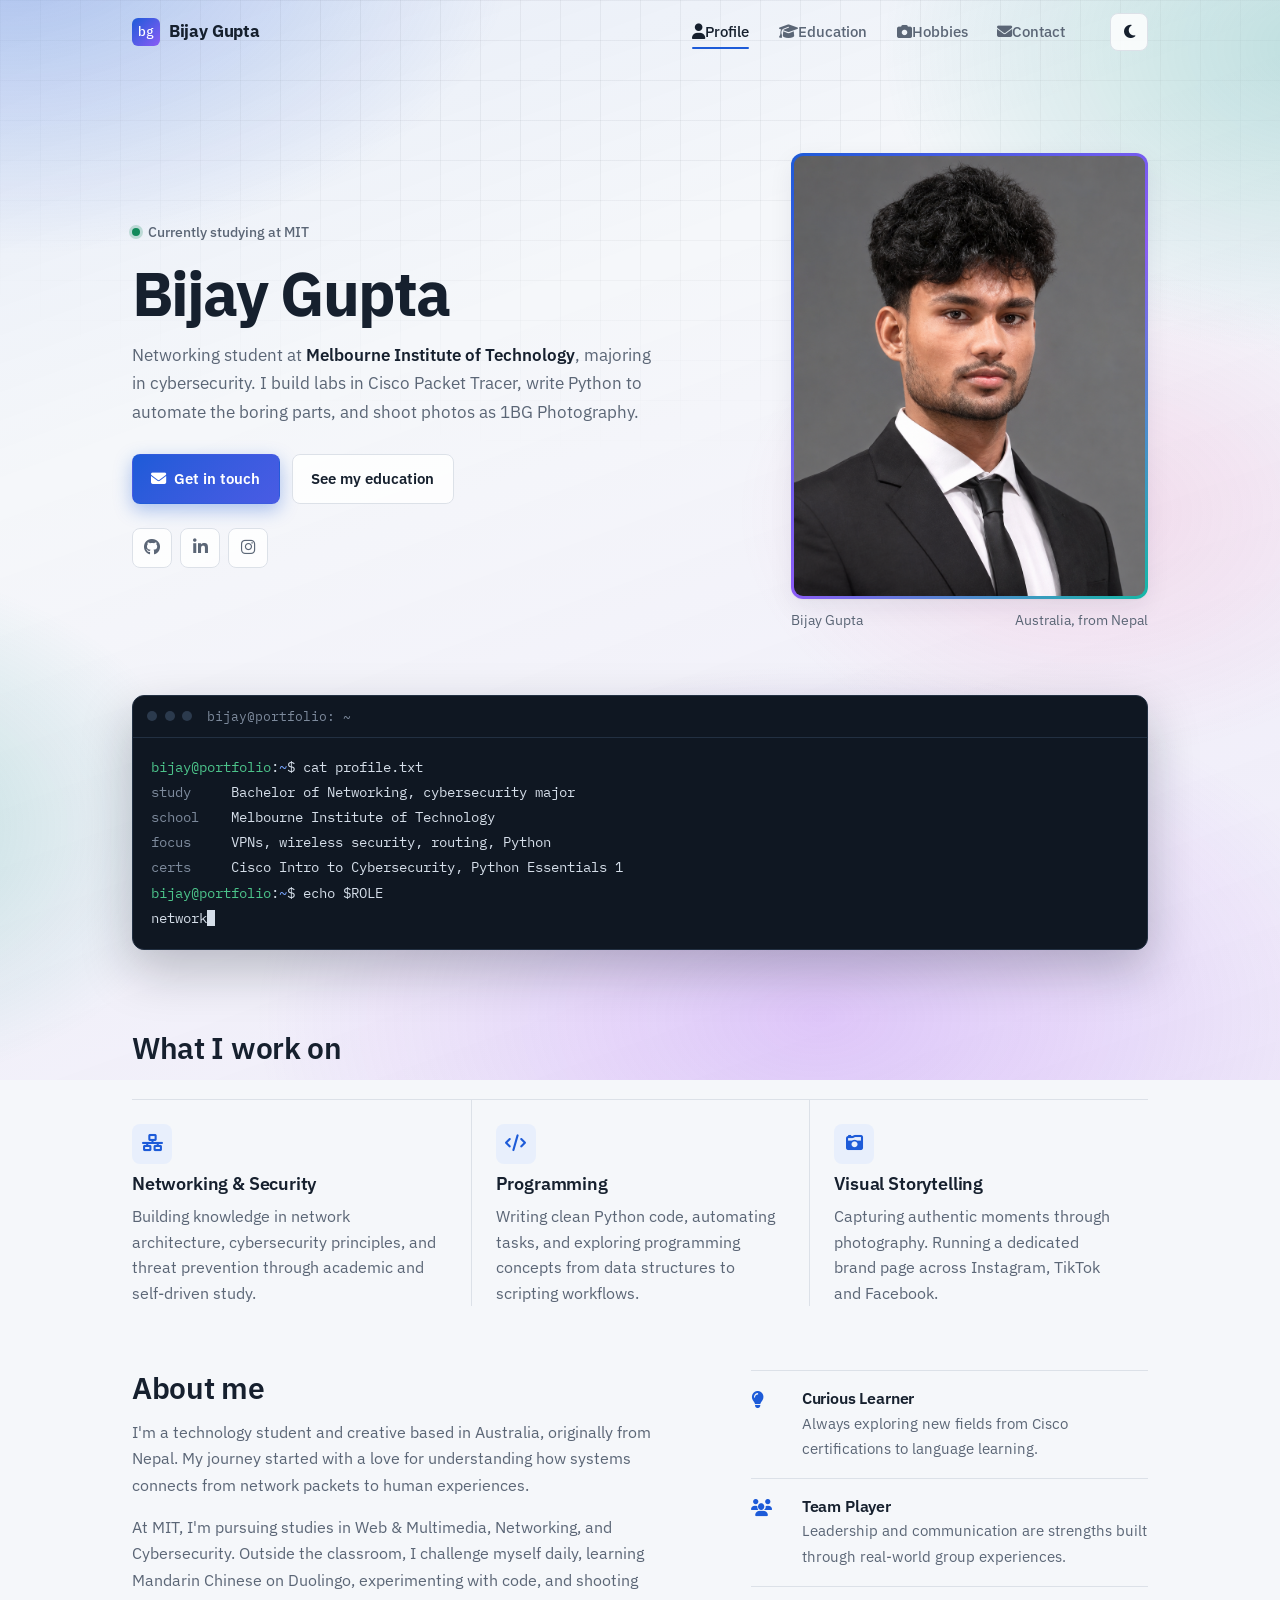
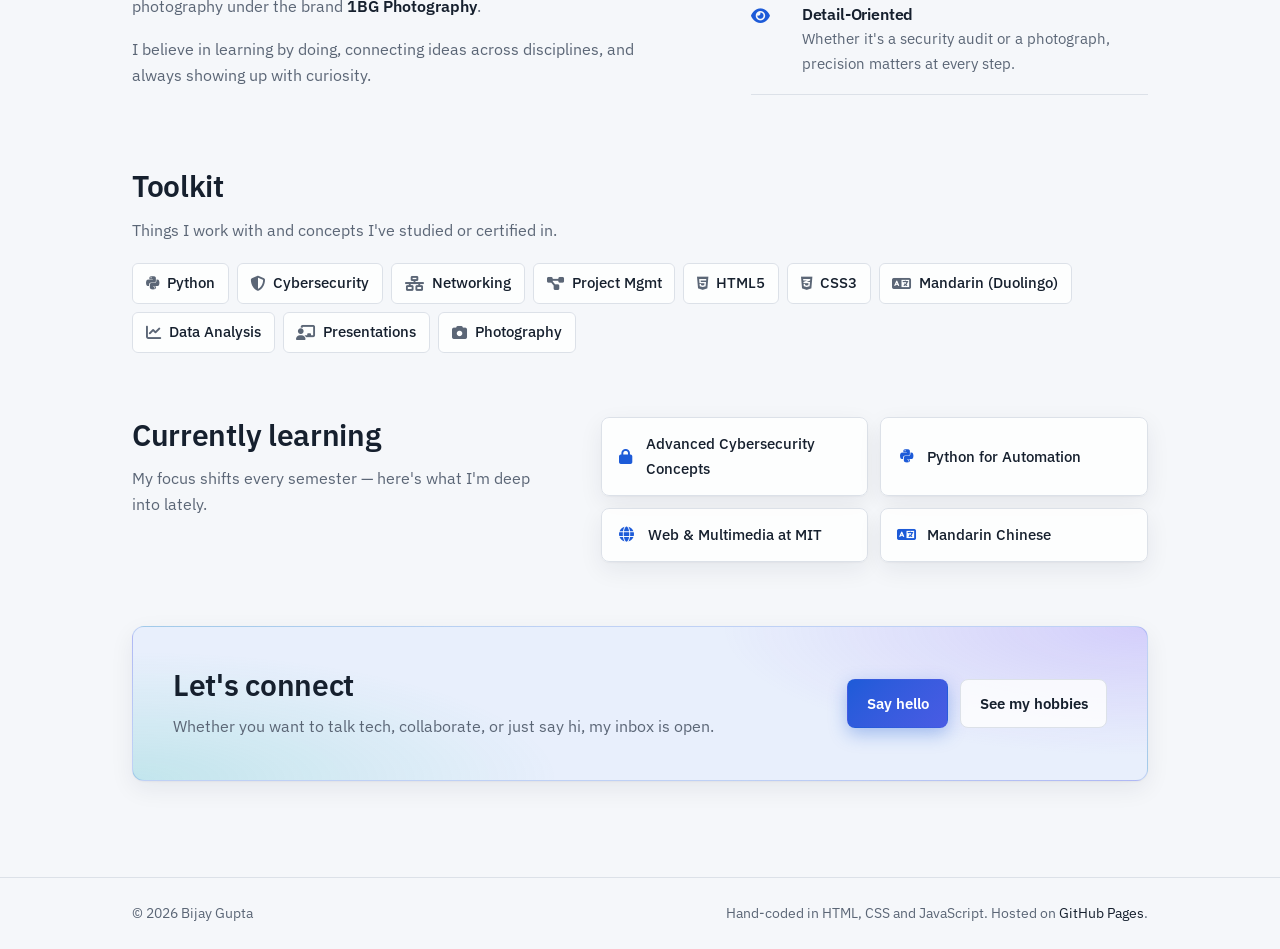
==== index.html @ f0edb13b "Menu button updated with popup window and new styling for the menu button. Added a new section for h" ====
<!DOCTYPE html>
<html lang="en">
<head>
    <meta charset="UTF-8">
    <meta name="viewport" content="width=device-width, initial-scale=1.0">
    <title>Bijay Gupta-Portfolio</title>
    <link rel="stylesheet" href="style.css">
    <link rel="stylesheet" href="https://cdnjs.cloudflare.com/ajax/libs/font-awesome/6.4.0/css/all.min.css">
    <meta name="theme-color" content="#f5f7fa">
    <script>document.documentElement.classList.add('js');try{var t=localStorage.getItem('theme');if(t==='dark'||(!t&&matchMedia('(prefers-color-scheme: dark)').matches))document.documentElement.setAttribute('data-theme','dark')}catch(e){}</script>
</head>
<body>

    <header class="site-header">
        <div class="header-inner">
            <a href="index.html" class="logo"><span class="logo-mark">bg</span>Bijay Gupta</a>
            <nav class="nav-links" id="nav-links" aria-label="Main">
                <ul>
                    <li><a href="index.html" class="active" aria-current="page"><i class="fas fa-user nav-ico"></i><span>Profile</span></a></li>
                    <li><a href="education.html"><i class="fas fa-graduation-cap nav-ico"></i><span>Education</span></a></li>
                    <li><a href="hobbies.html"><i class="fas fa-camera nav-ico"></i><span>Hobbies</span></a></li>
                    <li><a href="contact.html"><i class="fas fa-envelope nav-ico"></i><span>Contact</span></a></li>
                </ul>
                <div class="nav-social">
                    <p class="nav-social-label">Find me on</p>
                    <div class="nav-social-row">
                        <a href="https://github.com/guptabijay" target="_blank" rel="noopener" class="nav-soc gh" aria-label="GitHub"><i class="fab fa-github"></i><span>GitHub</span></a>
                        <a href="https://www.linkedin.com/in/bijaygupta048/" target="_blank" rel="noopener" class="nav-soc li" aria-label="LinkedIn"><i class="fab fa-linkedin-in"></i><span>LinkedIn</span></a>
                        <a href="https://instagram.com/bijaygupta048/" target="_blank" rel="noopener" class="nav-soc ig" aria-label="Instagram"><i class="fab fa-instagram"></i><span>Instagram</span></a>
                    </div>
                </div>
            </nav>
            <div class="header-actions">
                <button id="theme-toggle" class="icon-btn" type="button" aria-label="Switch theme"><i class="fas fa-moon"></i></button>
                <button id="menu-btn" class="icon-btn menu-btn" type="button" aria-label="Menu" aria-controls="nav-links" aria-expanded="false"><i class="fas fa-bars"></i></button>
            </div>
        </div>
    </header>

    <main>

        <!-- ══════════════════════════════════
             HERO SECTION
        ══════════════════════════════════ -->
        <section class="hero-section">
            <div class="hero-left">
                <p class="hero-greeting"><span class="status-dot"></span>Currently studying at MIT</p>
                <h1 class="hero-name">Bijay Gupta</h1>
                <p class="hero-bio">
                    Networking student at <strong>Melbourne Institute of Technology</strong>, majoring in cybersecurity. I build labs in Cisco Packet Tracer, write Python to automate the boring parts, and shoot photos as 1BG Photography.
                </p>
                <div class="hero-actions">
                    <a href="contact.html" class="btn-primary"><i class="fas fa-envelope"></i>Get in touch</a>
                    <a href="education.html" class="btn-ghost">See my education</a>
                </div>
                <div class="hero-socials">
                    <a href="https://github.com/guptabijay" target="_blank" rel="noopener" class="social-pill" aria-label="GitHub"><i class="fab fa-github"></i></a>
                    <a href="https://www.linkedin.com/in/bijaygupta048/" target="_blank" rel="noopener" class="social-pill" aria-label="LinkedIn"><i class="fab fa-linkedin-in"></i></a>
                    <a href="https://instagram.com/bijaygupta048/" target="_blank" rel="noopener" class="social-pill" aria-label="Instagram"><i class="fab fa-instagram"></i></a>
                </div>
            </div>

            <figure class="hero-right">
                <div class="profile-ring">
                    <img src="Profilepic.png" alt="Portrait of Bijay Gupta" class="profile-img" id="profile-pic" width="400" height="500">
                </div>
                <figcaption class="profile-caption"><span>Bijay Gupta</span><span>Australia, from Nepal</span></figcaption>
            </figure>

            <div class="terminal" role="img" aria-label="Terminal summary: Bijay Gupta, networking and cybersecurity student at MIT">
                <div class="terminal-bar"><span class="dot"></span><span class="dot"></span><span class="dot"></span><span class="title">bijay@portfolio: ~</span></div>
                <div class="terminal-body" aria-hidden="true">
                    <div class="ln term-line"><span class="prompt">bijay@portfolio</span>:<span class="path">~</span>$ cat profile.txt</div>
                    <div class="ln term-line"><span class="key">study</span>  <span class="out">Bachelor of Networking, cybersecurity major</span></div>
                    <div class="ln term-line"><span class="key">school</span>  <span class="out">Melbourne Institute of Technology</span></div>
                    <div class="ln term-line"><span class="key">focus</span>  <span class="out">VPNs, wireless security, routing, Python</span></div>
                    <div class="ln term-line"><span class="key">certs</span>  <span class="out">Cisco Intro to Cybersecurity, Python Essentials 1</span></div>
                    <div class="ln term-line"><span class="prompt">bijay@portfolio</span>:<span class="path">~</span>$ echo $ROLE</div>
                    <div class="ln term-line"><span class="out" id="typed-text"></span><span class="cursor"></span></div>
                </div>
            </div>
        </section>

        <!-- ══════════════════════════════════
             WHAT I DO — 3 CARDS
        ══════════════════════════════════ -->
        <section class="what-i-do reveal">
                        <h2 class="section-title">What I work on</h2>
            <div class="cards-row">
                <div class="focus-card glass-panel">
                    <div class="focus-icon" style="--icon-color:#3b82f6">
                        <i class="fas fa-network-wired"></i>
                    </div>
                    <h3>Networking & Security</h3>
                    <p>Building knowledge in network architecture, cybersecurity principles, and threat prevention through academic and self-driven study.</p>
                </div>
                <div class="focus-card glass-panel">
                    <div class="focus-icon" style="--icon-color:#8b5cf6">
                        <i class="fas fa-code"></i>
                    </div>
                    <h3>Programming</h3>
                    <p>Writing clean Python code, automating tasks, and exploring programming concepts from data structures to scripting workflows.</p>
                </div>
                <div class="focus-card glass-panel">
                    <div class="focus-icon" style="--icon-color:#ec4899">
                        <i class="fas fa-camera-retro"></i>
                    </div>
                    <h3>Visual Storytelling</h3>
                    <p>Capturing authentic moments through photography. Running a dedicated brand page across Instagram, TikTok and Facebook.</p>
                </div>
            </div>
        </section>

        <!-- ══════════════════════════════════
             ABOUT ME — 2 COLUMN
        ══════════════════════════════════ -->
        <section class="about-section reveal">
            <div class="about-left glass-panel">
                                <h2>About me</h2>
                <p>
                    I'm a technology student and creative based in Australia, originally from Nepal. My journey started with a love for understanding how systems connects from network packets to human experiences.
                </p>
                <p >
                    At MIT, I'm pursuing studies in Web & Multimedia, Networking, and Cybersecurity. Outside the classroom, I challenge myself daily, learning Mandarin Chinese on Duolingo, experimenting with code, and shooting photography under the brand <strong>1BG Photography</strong>.
                </p>
                <p >
                    I believe in learning by doing, connecting ideas across disciplines, and always showing up with curiosity.
                </p>
            </div>
            <div class="about-right">
                <div class="value-card glass-panel reveal-delay-1">
                    <i class="fas fa-lightbulb" style="color:#f59e0b;font-size:2rem;margin-bottom:0.8rem;"></i>
                    <h4>Curious Learner</h4>
                    <p>Always exploring new fields from Cisco certifications to language learning.</p>
                </div>
                <div class="value-card glass-panel reveal-delay-2">
                    <i class="fas fa-users" style="color:#10b981;font-size:2rem;margin-bottom:0.8rem;"></i>
                    <h4>Team Player</h4>
                    <p>Leadership and communication are strengths built through real-world group experiences.</p>
                </div>
                <div class="value-card glass-panel reveal-delay-3">
                    <i class="fas fa-eye" style="color:#3b82f6;font-size:2rem;margin-bottom:0.8rem;"></i>
                    <h4>Detail-Oriented</h4>
                    <p>Whether it's a security audit or a photograph, precision matters at every step.</p>
                </div>
            </div>
        </section>

        <!-- ══════════════════════════════════
             TECH STACK / KNOWLEDGE PILLS
        ══════════════════════════════════ -->
        <section class="stack-section reveal">
            <div class="glass-panel">
                                <h2>Toolkit</h2>
                <p style="margin-bottom:2rem;">Things I work with and concepts I've studied or certified in.</p>
                <div class="stack-grid">
                    <div class="stack-item">
                        <i class="fab fa-python"></i>
                        <span>Python</span>
                    </div>
                    <div class="stack-item">
                        <i class="fas fa-shield-alt"></i>
                        <span>Cybersecurity</span>
                    </div>
                    <div class="stack-item">
                        <i class="fas fa-network-wired"></i>
                        <span>Networking</span>
                    </div>
                    <div class="stack-item">
                        <i class="fas fa-project-diagram"></i>
                        <span>Project Mgmt</span>
                    </div>
                    <div class="stack-item">
                        <i class="fab fa-html5"></i>
                        <span>HTML5</span>
                    </div>
                    <div class="stack-item">
                        <i class="fab fa-css3-alt"></i>
                        <span>CSS3</span>
                    </div>
                    <div class="stack-item">
                        <i class="fas fa-language"></i>
                        <span>Mandarin (Duolingo)</span>
                    </div>
                    <div class="stack-item">
                        <i class="fas fa-chart-line"></i>
                        <span>Data Analysis</span>
                    </div>
                    <div class="stack-item">
                        <i class="fas fa-chalkboard-teacher"></i>
                        <span>Presentations</span>
                    </div>
                    <div class="stack-item">
                        <i class="fas fa-camera"></i>
                        <span>Photography</span>
                    </div>
                </div>
            </div>
        </section>

        <!-- ══════════════════════════════════
             CURRENTLY LEARNING BANNER
        ══════════════════════════════════ -->
        <section class="learning-section reveal">
            <div class="glass-panel learning-inner">
                <div class="learning-left">
                                        <h2>Currently learning</h2>
                    <p>My focus shifts every semester — here's what I'm deep into lately.</p>
                </div>
                <div class="learning-items">
                    <div class="learning-pill glass">
                        <i class="fas fa-lock" style="color:#3b82f6"></i>
                        <span>Advanced Cybersecurity Concepts</span>
                    </div>
                    <div class="learning-pill glass">
                        <i class="fab fa-python" style="color:#f59e0b"></i>
                        <span>Python for Automation</span>
                    </div>
                    <div class="learning-pill glass">
                        <i class="fas fa-globe" style="color:#10b981"></i>
                        <span>Web & Multimedia at MIT</span>
                    </div>
                    <div class="learning-pill glass">
                        <i class="fas fa-language" style="color:#ec4899"></i>
                        <span>Mandarin Chinese</span>
                    </div>
                </div>
            </div>
        </section>

        <!-- ══════════════════════════════════
             CALL TO ACTION
        ══════════════════════════════════ -->
        <section class="cta-section reveal">
            <div class="cta-inner glass-panel">
                <h2>Let's connect</h2>
                <p>Whether you want to talk tech, collaborate, or just say hi, my inbox is open.</p>
                <div class="cta-actions">
                    <a href="contact.html" class="btn-primary">Say hello</a>
                    <a href="hobbies.html" class="btn-ghost">See my hobbies</a>
                </div>
            </div>
        </section>

    </main>

    <footer>
        <div class="footer-inner">
            <p>&copy; 2026 Bijay Gupta</p>
            <p>Hand-coded in HTML, CSS and JavaScript. Hosted on <a href="https://github.com/guptabijay/guptabijay.github.io" target="_blank" rel="noopener">GitHub Pages</a>.</p>
        </div>
    </footer>

    <script src="script.js"></script>
</body>
</html>
---- style.css ----
@import url("https://fonts.googleapis.com/css2?family=IBM+Plex+Mono:wght@400;500&family=IBM+Plex+Sans:wght@400;500;600;700&display=swap");

/* ─────────────────────────────────────────────
   Tokens
───────────────────────────────────────────── */
:root {
    --bg: #f5f7fa;
    --surface: #ffffff;
    --ink: #16202e;
    --muted: #5b6676;
    --line: #dce1e8;
    --accent: #1d5bd8;
    --accent-ink: #ffffff;
    --accent-soft: #e8effc;
    --signal: #138a5b;

    --term-bg: #0f1722;
    --term-line: #223042;
    --term-text: #d5dee9;
    --term-dim: #7d8a9c;
    --term-prompt: #4cc38a;
    --term-path: #7aa7ff;

    --r-sm: 6px;
    --r-md: 8px;
    --r-lg: 12px;
    --wrap: 1080px;
    --gutter: clamp(16px, 4vw, 32px);
    --header-h: 64px;

    --font: "IBM Plex Sans", system-ui, -apple-system, "Segoe UI", Roboto, sans-serif;
    --mono: "IBM Plex Mono", ui-monospace, "Cascadia Code", Consolas, monospace;
    color-scheme: light;
}

[data-theme="dark"] {
    --bg: #0e141b;
    --surface: #151d27;
    --ink: #e7ecf2;
    --muted: #95a1b2;
    --line: #253141;
    --accent: #7aa7ff;
    --accent-ink: #0e141b;
    --accent-soft: #1a2740;
    --signal: #4cc38a;
    --term-bg: #0a0f15;
    --term-line: #1e2a39;
    color-scheme: dark;
}

/* ─────────────────────────────────────────────
   Base
───────────────────────────────────────────── */
*, *::before, *::after { margin: 0; padding: 0; box-sizing: border-box; }
html { scroll-behavior: smooth; -webkit-text-size-adjust: 100%; }
body {
    font-family: var(--font);
    font-size: 1rem;
    line-height: 1.65;
    background: var(--bg);
    color: var(--ink);
    min-height: 100vh;
    overflow-x: hidden;
    transition: background-color .25s ease, color .25s ease;
}
img { max-width: 100%; display: block; }
a { color: inherit; text-decoration: none; }
p { color: var(--muted); max-width: 68ch; }
h1, h2, h3, h4 { color: var(--ink); line-height: 1.2; font-weight: 600; letter-spacing: -0.01em; }
strong { color: var(--ink); font-weight: 600; }
:focus-visible { outline: 2px solid var(--accent); outline-offset: 3px; border-radius: 4px; }
::selection { background: var(--accent); color: var(--accent-ink); }

/* Old decorative layers — no longer used */
.bg-shape, .float-badge { display: none !important; }

/* Headline accent words read as plain text now */
.highlight { color: inherit; font-weight: inherit; }

/* Small context label above a section */
.section-label {
    display: block;
    font-size: .875rem;
    font-weight: 500;
    color: var(--accent);
    margin-bottom: .4rem;
}

/* Scroll reveal is off — content is visible immediately */
.reveal, .reveal-delay-1, .reveal-delay-2, .reveal-delay-3 { opacity: 1; transform: none; }

/* ─────────────────────────────────────────────
   Header / navigation
───────────────────────────────────────────── */
.site-header {
    position: sticky; top: 0; z-index: 1000;
    background: color-mix(in srgb, var(--bg) 88%, transparent);
    backdrop-filter: saturate(140%) blur(10px);
    -webkit-backdrop-filter: saturate(140%) blur(10px);
    border-bottom: 1px solid var(--line);
}
.header-inner {
    max-width: var(--wrap);
    height: var(--header-h);
    margin: 0 auto;
    padding: 0 var(--gutter);
    display: flex; align-items: center; gap: 2rem;
}
.logo {
    font-weight: 700; font-size: 1.05rem; letter-spacing: -0.01em;
    display: inline-flex; align-items: center; gap: .55rem;
    margin-right: auto;
}
.logo-mark {
    width: 28px; height: 28px; border-radius: var(--r-sm);
    background: var(--ink); color: var(--bg);
    display: grid; place-items: center;
    font-family: var(--mono); font-size: .8rem; font-weight: 500;
}
.nav-links ul { display: flex; gap: .25rem; list-style: none; }
.nav-links a {
    display: block;
    padding: .45rem .8rem;
    border-radius: var(--r-sm);
    font-size: .95rem; font-weight: 500;
    color: var(--muted);
    transition: color .15s ease, background-color .15s ease;
}
.nav-links a:hover { color: var(--ink); background: var(--accent-soft); }
.nav-links a.active { color: var(--ink); background: var(--accent-soft); }
.header-actions { display: flex; align-items: center; gap: .5rem; }
.icon-btn {
    width: 38px; height: 38px;
    display: grid; place-items: center;
    border: 1px solid var(--line); border-radius: var(--r-md);
    background: var(--surface); color: var(--ink);
    font-size: .95rem; cursor: pointer;
    transition: border-color .15s ease;
}
.icon-btn:hover { border-color: var(--accent); }
.menu-btn { display: none; }

/* ─────────────────────────────────────────────
   Layout
───────────────────────────────────────────── */
main {
    max-width: var(--wrap);
    margin: 0 auto;
    padding: 0 var(--gutter) 4rem;
}
main > section, main > div.page-header { padding: 4rem 0 0; }
.inner-page { padding-top: 0; }

h2 { font-size: clamp(1.5rem, 3vw, 1.9rem); margin-bottom: .75rem; }
.section-title { font-size: clamp(1.5rem, 3vw, 1.9rem); margin-bottom: 2rem; }

/* Generic surface (was the glass panel) */
.glass-panel, .glass {
    background: var(--surface);
    border: 1px solid var(--line);
    border-radius: var(--r-lg);
    padding: 1.5rem;
}

/* Buttons */
.btn-primary, .btn-ghost, .glass-btn:not(.icon-btn) {
    display: inline-flex; align-items: center; gap: .5rem;
    padding: .7rem 1.15rem;
    border-radius: var(--r-md);
    font-size: .95rem; font-weight: 600;
    border: 1px solid var(--line);
    background: var(--surface); color: var(--ink);
    cursor: pointer;
    transition: background-color .15s ease, border-color .15s ease, color .15s ease;
}
.btn-primary { background: var(--accent); border-color: var(--accent); color: var(--accent-ink); }
.btn-primary:hover { background: color-mix(in srgb, var(--accent) 86%, var(--ink)); }
.btn-ghost:hover, .glass-btn:not(.icon-btn):hover { border-color: var(--accent); color: var(--accent); }

/* ─────────────────────────────────────────────
   Hero
───────────────────────────────────────────── */
.hero-section {
    display: grid;
    grid-template-columns: minmax(0, 1.25fr) minmax(0, .75fr);
    gap: clamp(2rem, 5vw, 4rem);
    align-items: center;
    padding: clamp(3rem, 7vw, 5.5rem) 0 1rem;
}
.hero-greeting {
    display: inline-flex; align-items: center; gap: .5rem;
    font-size: .9rem; font-weight: 500; color: var(--muted);
    margin-bottom: 1rem;
}
.status-dot {
    width: 8px; height: 8px; border-radius: 50%;
    background: var(--signal);
    box-shadow: 0 0 0 3px color-mix(in srgb, var(--signal) 22%, transparent);
}
.hero-name {
    font-size: clamp(2.5rem, 6vw, 3.9rem);
    font-weight: 700;
    letter-spacing: -0.03em;
    line-height: 1.05;
    margin-bottom: 1rem;
}
.hero-bio { font-size: 1.075rem; margin-bottom: 1.75rem; max-width: 52ch; }
.hero-actions { display: flex; flex-wrap: wrap; gap: .75rem; margin-bottom: 1.5rem; }
.hero-socials { display: flex; gap: .5rem; }
.social-pill {
    width: 40px; height: 40px;
    display: grid; place-items: center;
    border: 1px solid var(--line); border-radius: var(--r-md);
    background: var(--surface);
    color: var(--muted); font-size: 1.05rem;
    transition: color .15s ease, border-color .15s ease;
}
.social-pill:hover { color: var(--accent); border-color: var(--accent); }

.hero-right { position: relative; }
.profile-ring {
    position: relative;
    aspect-ratio: 4 / 5;
    border-radius: var(--r-lg);
    overflow: hidden;
    border: 1px solid var(--line);
    background: var(--surface);
}
.profile-img { width: 100%; height: 100%; object-fit: cover; }
.profile-caption {
    margin-top: .6rem;
    font-size: .85rem; color: var(--muted);
    display: flex; justify-content: space-between; gap: 1rem;
}

/* Terminal — the one stylised element on the site */
.terminal {
    grid-column: 1 / -1;
    background: var(--term-bg);
    border: 1px solid var(--term-line);
    border-radius: var(--r-lg);
    overflow: hidden;
    font-family: var(--mono);
    font-size: .9rem;
    color: var(--term-text);
}
.terminal-bar {
    display: flex; align-items: center; gap: .45rem;
    padding: .6rem .9rem;
    border-bottom: 1px solid var(--term-line);
    color: var(--term-dim); font-size: .8rem;
}
.terminal-bar span.dot { width: 10px; height: 10px; border-radius: 50%; background: #2b3a4d; }
.terminal-bar .title { margin-left: .5rem; }
.terminal-body { padding: 1rem 1.1rem 1.2rem; line-height: 1.75; overflow-x: auto; }
.terminal-body .ln { white-space: pre; }
.terminal-body .prompt { color: var(--term-prompt); }
.terminal-body .path { color: var(--term-path); }
.terminal-body .key { color: var(--term-dim); display: inline-block; min-width: 8ch; }
.terminal-body .out { color: var(--term-text); }
.cursor {
    display: inline-block; width: .6em; height: 1.1em;
    background: var(--term-text); vertical-align: -0.2em;
    animation: blink 1s steps(1) infinite;
}
@keyframes blink { 50% { opacity: 0; } }
.term-line { opacity: 0; }
.term-line.shown { opacity: 1; }

/* ─────────────────────────────────────────────
   What I do — three columns, no boxes
───────────────────────────────────────────── */
.what-i-do { text-align: left; }
.cards-row {
    display: grid;
    grid-template-columns: repeat(3, minmax(0, 1fr));
    border-top: 1px solid var(--line);
}
.focus-card.glass-panel {
    background: none; border: 0; border-radius: 0;
    padding: 1.5rem 1.5rem 0 0;
    display: flex; flex-direction: column; gap: .6rem;
}
.focus-card + .focus-card { padding-left: 1.5rem; border-left: 1px solid var(--line); }
.focus-icon {
    width: 40px; height: 40px;
    display: grid; place-items: center;
    border-radius: var(--r-md);
    background: var(--accent-soft); color: var(--accent);
    font-size: 1.05rem;
}
.focus-card h3 { font-size: 1.1rem; }
.focus-card p { font-size: .97rem; }

/* ─────────────────────────────────────────────
   About
───────────────────────────────────────────── */
.about-section {
    display: grid;
    grid-template-columns: minmax(0, 1.4fr) minmax(0, 1fr);
    gap: clamp(2rem, 5vw, 4rem);
    align-items: start;
}
.about-left.glass-panel { background: none; border: 0; padding: 0; }
.about-left p { margin-top: 0 !important; margin-bottom: 1rem; }
.about-right { display: flex; flex-direction: column; border-top: 1px solid var(--line); }
.value-card.glass-panel {
    background: none; border: 0; border-radius: 0;
    border-bottom: 1px solid var(--line);
    padding: 1.1rem 0;
    display: grid; grid-template-columns: 36px 1fr; column-gap: .9rem;
}
.value-card > i {
    grid-row: span 2;
    font-size: 1.05rem !important; margin: .2rem 0 0 !important;
    color: var(--accent) !important;
}
.value-card h4 { font-size: 1rem; margin-bottom: .15rem; }
.value-card p { font-size: .95rem; }

/* ─────────────────────────────────────────────
   Toolkit chips
───────────────────────────────────────────── */
.stack-section > .glass-panel { background: none; border: 0; padding: 0; }
.stack-section p { margin-bottom: 1.25rem !important; }
.stack-grid { display: flex; flex-wrap: wrap; gap: .5rem; }
.stack-item {
    display: inline-flex; align-items: center; gap: .5rem;
    padding: .45rem .8rem;
    border: 1px solid var(--line); border-radius: var(--r-sm);
    background: var(--surface);
    font-size: .92rem; font-weight: 500;
}
.stack-item i { color: var(--muted); font-size: .95rem; }

/* ─────────────────────────────────────────────
   Currently exploring
───────────────────────────────────────────── */
.learning-inner.glass-panel {
    background: none; border: 0; padding: 0;
    display: grid; grid-template-columns: minmax(0, 1fr) minmax(0, 1.3fr);
    gap: clamp(1.5rem, 4vw, 3rem); align-items: start;
}
.learning-items {
    display: grid; grid-template-columns: repeat(2, minmax(0, 1fr)); gap: .75rem;
}
.learning-pill.glass {
    display: flex; align-items: center; gap: .75rem;
    padding: .85rem 1rem; border-radius: var(--r-md);
    font-size: .95rem; font-weight: 500;
}
.learning-pill i { color: var(--accent) !important; width: 18px; text-align: center; }

/* ─────────────────────────────────────────────
   Call to action
───────────────────────────────────────────── */
.cta-inner.glass-panel {
    background: var(--accent-soft);
    border-color: transparent;
    padding: clamp(1.5rem, 4vw, 2.5rem);
    display: grid; grid-template-columns: minmax(0, 1fr) auto;
    align-items: center; column-gap: 2rem; row-gap: .3rem;
}
.cta-inner h2 { grid-column: 1; }
.cta-inner p { grid-column: 1; }
.cta-actions { grid-column: 2; grid-row: 1 / span 2; }
.cta-inner h2 { margin-bottom: .3rem; }
.cta-inner p { margin: 0; }
.cta-actions { display: flex; flex-wrap: wrap; gap: .75rem; }

/* ─────────────────────────────────────────────
   Inner page header
───────────────────────────────────────────── */
.page-header { text-align: left; padding-top: clamp(3rem, 6vw, 4.5rem) !important; }
.page-header h1 { font-size: clamp(2.1rem, 5vw, 3rem); letter-spacing: -0.025em; margin-bottom: .6rem; }
.page-header p { font-size: 1.05rem; }

/* ─────────────────────────────────────────────
   Education timeline (a real sequence)
───────────────────────────────────────────── */
.edu-timeline-section { position: relative; display: flex; flex-direction: column; gap: 2rem; }
.timeline-card.glass-panel {
    position: relative;
    background: none; border: 0; padding: 0 0 0 64px;
}
.timeline-card::before {
    content: ''; position: absolute; left: 19px; top: 44px; bottom: -2rem;
    width: 2px; background: var(--line);
}
.timeline-card:last-child::before { display: none; }
.timeline-icon {
    position: absolute; left: 0; top: 0;
    width: 40px; height: 40px; border-radius: var(--r-md);
    display: grid; place-items: center;
    background: var(--surface); border: 1px solid var(--line);
    color: var(--accent); font-size: 1rem;
}
.timeline-year { font-size: .875rem; color: var(--muted); font-weight: 500; display: block; margin-bottom: .2rem; }
.timeline-body h3 { font-size: 1.25rem; margin-bottom: .15rem; }
.timeline-course { color: var(--accent) !important; font-weight: 500; margin-bottom: .6rem; }
.timeline-tags { display: flex; flex-wrap: wrap; gap: .4rem; margin-top: .9rem; }
.tag {
    padding: .2rem .6rem; border-radius: var(--r-sm);
    border: 1px solid var(--line); background: var(--surface);
    font-size: .82rem; font-weight: 500; color: var(--muted);
}

/* Certifications */
.cert-cards-row { display: grid; grid-template-columns: repeat(2, minmax(0, 1fr)); gap: .75rem; }
.cert-badge.glass-panel {
    display: flex; align-items: center; gap: 1rem;
    padding: 1rem 1.1rem;
    transition: border-color .15s ease;
}
.cert-badge:hover { border-color: var(--accent); }
.cert-badge-icon {
    width: 44px; height: 44px; flex-shrink: 0;
    border-radius: var(--r-md);
    display: grid; place-items: center;
    background: var(--accent-soft); color: var(--accent); font-size: 1.1rem;
}
.cert-badge-info { flex: 1; min-width: 0; }
.cert-badge-info h3 { font-size: 1rem; margin-bottom: .1rem; }
.cert-badge-info p { font-size: .88rem; }
.cert-ext { color: var(--muted); font-size: .85rem; }

/* Skills */
.skills-page-section > .glass-panel { background: none; border: 0; padding: 0; }
.skills-grid {
    display: grid; grid-template-columns: repeat(2, minmax(0, 1fr));
    gap: 1.25rem 3rem; margin-top: 1.5rem;
}
.skill-row { display: flex; flex-direction: column; gap: .45rem; }
.skill-label { display: flex; align-items: center; gap: .55rem; font-weight: 500; font-size: .95rem; }
.skill-label i { color: var(--muted); width: 18px; text-align: center; }
.skill-bar-wrap { height: 6px; border-radius: 3px; background: var(--line); overflow: hidden; }
.skill-bar { height: 100%; width: 0; background: var(--accent); border-radius: 3px; transition: width .9s cubic-bezier(.2,.7,.2,1); }
.skill-bar.animated { width: var(--width); }

/* ─────────────────────────────────────────────
   Hobbies
───────────────────────────────────────────── */
.brand-card.glass-panel { padding: clamp(1.25rem, 3vw, 2rem); }
.brand-left { display: flex; align-items: flex-start; gap: 1.25rem; }
.brand-logo-circle {
    width: 52px; height: 52px; flex-shrink: 0; border-radius: var(--r-md);
    display: grid; place-items: center;
    background: var(--ink); color: var(--bg); font-size: 1.3rem;
}
.brand-left h2 { margin-bottom: .3rem; }
.brand-tagline { margin-bottom: 1.25rem; }
.brand-socials, .photo-social-row { display: flex; flex-wrap: wrap; gap: .5rem; }

.gallery-section > p { margin-bottom: 1.5rem !important; }
.photo-slider {
    display: grid;
    grid-template-columns: repeat(4, minmax(0, 1fr));
    gap: .75rem;
}
.photo-card.glass {
    padding: 0; border: 0; border-radius: var(--r-md);
    overflow: hidden; aspect-ratio: 4 / 5;
    background: var(--line);
}
.photo-card img {
    width: 100%; height: 100%; object-fit: cover; cursor: zoom-in;
    transition: transform .4s ease, opacity .2s ease;
}
.photo-card:hover img { transform: scale(1.03); }

.hobby-cards { display: grid; grid-template-columns: repeat(3, minmax(0, 1fr)); gap: .75rem; }
.hobby-card.glass-panel { display: flex; flex-direction: column; gap: .5rem; }
.hobby-card > i { font-size: 1.15rem !important; color: var(--accent) !important; margin-bottom: .3rem; }
.hobby-card h3 { font-size: 1.05rem; }
.hobby-card p { font-size: .95rem; }

/* ─────────────────────────────────────────────
   Contact
───────────────────────────────────────────── */
.contact-cards-grid { display: grid; grid-template-columns: repeat(3, minmax(0, 1fr)); gap: .75rem; }
.contact-platform-card.glass-panel {
    display: flex; align-items: center; gap: .9rem;
    padding: 1rem 1.1rem;
    transition: border-color .15s ease;
}
.contact-platform-card:hover { border-color: var(--accent); }
.contact-platform-card h3 { font-size: 1rem; }
.contact-platform-card p { font-size: .88rem; }
.platform-icon {
    width: 42px; height: 42px; flex-shrink: 0; border-radius: var(--r-md);
    display: grid; place-items: center; color: #fff; font-size: 1.15rem;
}
.insta-bg { background: #c13584; }
.github-bg { background: #24292e; }
.linkedin-bg { background: #0a66c2; }
[data-theme="dark"] .github-bg { background: #3a4452; }
.platform-arrow { margin-left: auto; color: var(--muted); font-size: .85rem; }
.contact-social > p { margin-bottom: 1.5rem !important; }
.contact-photography p, .contact-credentials p { margin-bottom: 1.25rem !important; }

/* ─────────────────────────────────────────────
   Lightbox
───────────────────────────────────────────── */
.lightbox {
    position: fixed; inset: 0; z-index: 2000;
    background: rgba(8, 12, 18, .92);
    display: flex; align-items: center; justify-content: center;
    opacity: 0; pointer-events: none;
    transition: opacity .2s ease;
    padding: 1rem;
}
.lightbox.active { opacity: 1; pointer-events: auto; }
.lightbox img { max-width: min(92vw, 1100px); max-height: 82vh; border-radius: var(--r-md); object-fit: contain; }
.lightbox-close {
    position: absolute; top: 12px; right: 16px;
    color: #fff; font-size: 2.2rem; line-height: 1; cursor: pointer;
    padding: .25rem .5rem; user-select: none;
}
.lightbox-nav {
    position: absolute; top: 50%; transform: translateY(-50%);
    width: 44px; height: 44px; border-radius: var(--r-md);
    border: 1px solid rgba(255,255,255,.2); background: rgba(255,255,255,.08);
    color: #fff; cursor: pointer; display: grid; place-items: center;
}
.lightbox-nav:hover { background: rgba(255,255,255,.18); }
.lightbox-prev { left: 12px; }
.lightbox-next { right: 12px; }

/* ─────────────────────────────────────────────
   Footer
───────────────────────────────────────────── */
footer { border-top: 1px solid var(--line); margin-top: 2rem; }
.footer-inner {
    max-width: var(--wrap); margin: 0 auto;
    padding: 1.5rem var(--gutter);
    display: flex; flex-wrap: wrap; justify-content: space-between; gap: .75rem;
    font-size: .875rem; color: var(--muted);
}
.footer-inner p { font-size: inherit; }
.footer-inner a { color: var(--ink); }
.footer-inner a:hover { color: var(--accent); }

/* ─────────────────────────────────────────────
   Responsive
───────────────────────────────────────────── */
@media (max-width: 900px) {
    .hero-section { grid-template-columns: minmax(0, 1fr) 220px; }
    .about-section, .learning-inner.glass-panel { grid-template-columns: 1fr; }
    .cards-row { grid-template-columns: 1fr; }
    .focus-card.glass-panel, .focus-card + .focus-card {
        padding: 1.25rem 0; border-left: 0; border-bottom: 1px solid var(--line);
    }
    .photo-slider { grid-template-columns: repeat(3, minmax(0, 1fr)); }
    .hobby-cards, .contact-cards-grid { grid-template-columns: 1fr 1fr; }
}

@media (max-width: 720px) {
    .menu-btn { display: grid; }
    .nav-links {
        position: absolute; top: var(--header-h); left: 0; right: 0;
        background: var(--bg);
        border-bottom: 1px solid var(--line);
        padding: .5rem var(--gutter) 1rem;
        display: none;
    }
    .site-header.open .nav-links { display: block; }
    .nav-links ul { flex-direction: column; gap: .15rem; }
    .nav-links a { padding: .75rem .8rem; font-size: 1rem; }

    main > section, main > div.page-header { padding-top: 3rem; }
    .hero-section { grid-template-columns: 1fr; padding-top: 2rem; }
    .hero-right { order: -1; display: flex; align-items: center; gap: 1rem; }
    .profile-ring { width: 88px; aspect-ratio: 1; border-radius: var(--r-lg); flex-shrink: 0; }
    .profile-caption { margin: 0; flex-direction: column; gap: 0; }
    .terminal { font-size: .8rem; }
    .learning-items, .cert-cards-row, .skills-grid, .hobby-cards, .contact-cards-grid { grid-template-columns: 1fr; }
    .photo-slider { grid-template-columns: repeat(2, minmax(0, 1fr)); gap: .5rem; }
    .cta-inner.glass-panel { grid-template-columns: 1fr; }
    .cta-actions { grid-column: 1; grid-row: auto; margin-top: 1rem; }
    .terminal-body .ln { white-space: pre-wrap; }
    .terminal-body .key { display: block; min-width: 0; }
    .brand-left { flex-direction: column; }
}

@media (max-width: 380px) {
    .hero-actions a { flex: 1 1 100%; justify-content: center; }
}

@media (prefers-reduced-motion: reduce) {
    *, *::before, *::after { animation: none !important; transition: none !important; }
    .term-line { opacity: 1; }
}

/* ═════════════════════════════════════════════
   Layer 2 — gradient background, motion, hover
═════════════════════════════════════════════ */
:root {
    --surface: rgba(255, 255, 255, 0.82);
    --surface-solid: #ffffff;
    --shadow: 0 1px 2px rgba(16, 32, 56, .04), 0 8px 24px rgba(16, 32, 56, .07);
    --shadow-lift: 0 2px 4px rgba(16, 32, 56, .05), 0 18px 40px rgba(29, 91, 216, .14);
    --glow-1: rgba(29, 91, 216, .30);
    --glow-2: rgba(13, 148, 136, .24);
    --glow-3: rgba(168, 85, 247, .26);
    --glow-4: rgba(236, 72, 153, .14);
    --grid-line: rgba(22, 32, 46, .05);
    --ease: cubic-bezier(.2, .8, .2, 1);
}
[data-theme="dark"] {
    --surface: rgba(21, 29, 39, 0.78);
    --surface-solid: #151d27;
    --shadow: 0 1px 2px rgba(0,0,0,.3), 0 8px 24px rgba(0,0,0,.25);
    --shadow-lift: 0 2px 4px rgba(0,0,0,.3), 0 18px 44px rgba(122, 167, 255, .16);
    --glow-1: rgba(59, 130, 246, .34);
    --glow-2: rgba(20, 184, 166, .22);
    --glow-3: rgba(139, 92, 246, .30);
    --glow-4: rgba(236, 72, 153, .14);
    --grid-line: rgba(231, 236, 242, .04);
}

/* Gradient mesh + faint network grid behind everything */
body { background: var(--bg); isolation: isolate; }
body::before, body::after {
    content: ''; position: fixed; inset: 0; z-index: -1; pointer-events: none;
}
body::before {
    inset: -20%;
    background:
        radial-gradient(40% 35% at 15% 10%, var(--glow-1), transparent 70%),
        radial-gradient(35% 35% at 88% 18%, var(--glow-2), transparent 70%),
        radial-gradient(45% 40% at 60% 95%, var(--glow-3), transparent 70%),
        radial-gradient(30% 30% at 5% 80%, var(--glow-2), transparent 70%),
        radial-gradient(28% 28% at 75% 55%, var(--glow-4), transparent 70%),
        linear-gradient(160deg, color-mix(in srgb, var(--glow-1) 35%, transparent), transparent 40%, color-mix(in srgb, var(--glow-3) 30%, transparent));
    animation: meshDrift 26s ease-in-out infinite alternate;
}
body::after {
    background-image:
        linear-gradient(var(--grid-line) 1px, transparent 1px),
        linear-gradient(90deg, var(--grid-line) 1px, transparent 1px);
    background-size: 40px 40px;
    -webkit-mask-image: radial-gradient(ellipse 80% 60% at 50% 0%, #000 30%, transparent 85%);
            mask-image: radial-gradient(ellipse 80% 60% at 50% 0%, #000 30%, transparent 85%);
}
@keyframes meshDrift {
    0%   { transform: translate3d(0, 0, 0) rotate(0deg); }
    50%  { transform: translate3d(3%, -2%, 0) rotate(4deg); }
    100% { transform: translate3d(-3%, 3%, 0) rotate(-3deg); }
}

/* Header: transparent at top, solid once you scroll */
.site-header {
    background: transparent; border-bottom-color: transparent;
    backdrop-filter: none; -webkit-backdrop-filter: none;
    transition: background-color .3s ease, border-color .3s ease, box-shadow .3s ease;
}
.site-header.scrolled, .site-header.open {
    background: color-mix(in srgb, var(--bg) 80%, transparent);
    backdrop-filter: saturate(160%) blur(14px); -webkit-backdrop-filter: saturate(160%) blur(14px);
    border-bottom-color: var(--line);
    box-shadow: 0 6px 24px rgba(16, 32, 56, .06);
}
.logo-mark {
    background: linear-gradient(135deg, var(--accent), #8b5cf6);
    color: #fff;
    transition: transform .4s var(--ease);
}
.logo:hover .logo-mark { transform: rotate(-8deg) scale(1.08); }

/* Nav: sliding underline */
.nav-links a { position: relative; }
.nav-links a::after {
    content: ''; position: absolute; left: .8rem; right: .8rem; bottom: .2rem;
    height: 2px; border-radius: 2px; background: var(--accent);
    transform: scaleX(0); transform-origin: left;
    transition: transform .3s var(--ease);
}
.nav-links a:hover, .nav-links a.active { background: transparent; }
.nav-links a:hover::after, .nav-links a.active::after { transform: scaleX(1); }
.icon-btn { transition: border-color .2s ease, transform .2s var(--ease), background-color .2s ease; }
.icon-btn:hover { transform: translateY(-2px); }
#theme-toggle i { transition: transform .5s var(--ease); }
#theme-toggle:hover i { transform: rotate(25deg); }

/* Surfaces float slightly over the gradient */
.glass-panel, .glass { box-shadow: var(--shadow); }
.focus-card.glass-panel, .value-card.glass-panel, .about-left.glass-panel,
.stack-section > .glass-panel, .learning-inner.glass-panel, .timeline-card.glass-panel,
.skills-page-section > .glass-panel { box-shadow: none; }

/* Buttons */
.btn-primary, .btn-ghost, .glass-btn:not(.icon-btn), .social-btn {
    transition: transform .25s var(--ease), box-shadow .25s ease, background-color .2s ease, border-color .2s ease, color .2s ease;
}
.btn-primary {
    background: linear-gradient(135deg, var(--accent), color-mix(in srgb, var(--accent) 60%, #8b5cf6));
    border-color: transparent;
    box-shadow: 0 6px 18px color-mix(in srgb, var(--accent) 35%, transparent);
}
.btn-primary:hover { transform: translateY(-2px); box-shadow: 0 10px 26px color-mix(in srgb, var(--accent) 45%, transparent); background: linear-gradient(135deg, var(--accent), #8b5cf6); }
.btn-primary:active, .btn-ghost:active { transform: translateY(0); }
.btn-ghost:hover, .glass-btn:not(.icon-btn):hover { transform: translateY(-2px); box-shadow: var(--shadow); }

/* Social squares fill with the platform colour */
.social-pill { transition: transform .25s var(--ease), background-color .2s ease, color .2s ease, border-color .2s ease; }
.social-pill:hover { transform: translateY(-3px); color: #fff; }
.social-pill[aria-label="GitHub"]:hover { background: #24292e; border-color: #24292e; }
.social-pill[aria-label="LinkedIn"]:hover { background: #0a66c2; border-color: #0a66c2; }
.social-pill[aria-label="Instagram"]:hover { background: #d62976; border-color: #d62976; }

/* Hero photo: gradient frame + gentle lift */
.profile-ring {
    border: 0; padding: 3px;
    background: linear-gradient(135deg, var(--accent), #8b5cf6 55%, #14b8a6);
    box-shadow: var(--shadow);
    transition: transform .5s var(--ease), box-shadow .5s ease;
}
.profile-img { border-radius: calc(var(--r-lg) - 3px); transition: transform .6s var(--ease); }
.hero-right:hover .profile-ring { transform: translateY(-4px) rotate(-1deg); box-shadow: var(--shadow-lift); }
.terminal { box-shadow: 0 20px 50px rgba(10, 20, 35, .25); }

/* Focus columns: accent bar grows on hover */
.focus-card { position: relative; transition: transform .3s var(--ease); }
.focus-card::before {
    content: ''; position: absolute; top: -1px; left: 0; width: 100%; height: 2px;
    background: linear-gradient(90deg, var(--accent), #8b5cf6);
    transform: scaleX(0); transform-origin: left; transition: transform .45s var(--ease);
}
.focus-card + .focus-card::before { left: 1.5rem; width: calc(100% - 1.5rem); }
.focus-card:hover::before { transform: scaleX(1); }
.focus-card:hover { transform: translateY(-3px); }
.focus-icon, .cert-badge-icon, .timeline-icon, .brand-logo-circle {
    transition: background-color .25s ease, color .25s ease, transform .35s var(--ease), border-color .25s ease;
}
.focus-card:hover .focus-icon,
.cert-badge:hover .cert-badge-icon,
.timeline-card:hover .timeline-icon { background: var(--accent); color: var(--accent-ink); border-color: var(--accent); transform: rotate(-6deg) scale(1.06); }

/* Value rows slide in a touch */
.value-card { transition: padding-left .3s var(--ease); }
.value-card:hover { padding-left: .5rem; }
.value-card > i { transition: transform .3s var(--ease); }
.value-card:hover > i { transform: scale(1.15); }

/* Lifting cards */
.stack-item, .learning-pill, .cert-badge, .contact-platform-card, .hobby-card, .brand-card, .tag {
    transition: transform .25s var(--ease), box-shadow .25s ease, border-color .2s ease, background-color .2s ease, color .2s ease;
}
.stack-item:hover, .tag:hover { transform: translateY(-2px); border-color: var(--accent); color: var(--accent); }
.stack-item:hover i { color: var(--accent); }
.learning-pill:hover, .cert-badge:hover, .contact-platform-card:hover, .hobby-card:hover {
    transform: translateY(-4px); box-shadow: var(--shadow-lift); border-color: color-mix(in srgb, var(--accent) 45%, var(--line));
}
.contact-platform-card:hover .platform-arrow { transform: translateX(4px); color: var(--accent); }
.platform-arrow, .cert-ext { transition: transform .25s var(--ease), color .2s ease; }
.cert-badge:hover .cert-ext { transform: translate(2px, -2px); color: var(--accent); }
.hobby-card > i { transition: transform .35s var(--ease); }
.hobby-card:hover > i { transform: translateY(-3px) scale(1.12); }

/* Timeline dot pulses on the current item */
.timeline-card:first-child .timeline-icon::after {
    content: ''; position: absolute; inset: -5px; border-radius: 12px;
    border: 2px solid var(--accent); opacity: 0;
    animation: ping 2.4s ease-out infinite;
}
@keyframes ping { 0% { opacity: .6; transform: scale(.9); } 100% { opacity: 0; transform: scale(1.25); } }
.skill-bar { background: linear-gradient(90deg, var(--accent), #8b5cf6); }

/* CTA band gets the gradient too */
.cta-inner.glass-panel {
    background:
        radial-gradient(60% 120% at 100% 0%, color-mix(in srgb, #8b5cf6 22%, transparent), transparent 70%),
        radial-gradient(60% 120% at 0% 100%, color-mix(in srgb, #14b8a6 18%, transparent), transparent 70%),
        var(--accent-soft);
    border: 1px solid color-mix(in srgb, var(--accent) 20%, transparent);
}

/* ── Photography brand card ── */
.brand-card.glass-panel { display: flex; flex-direction: column; gap: 1rem; position: relative; overflow: hidden; }
.brand-card::after {
    content: ''; position: absolute; right: -80px; top: -80px; width: 260px; height: 260px; border-radius: 50%;
    background: radial-gradient(circle, color-mix(in srgb, #d62976 22%, transparent), transparent 70%);
    pointer-events: none;
}
.brand-head { display: flex; align-items: center; gap: 1rem; }
.brand-logo-circle {
    width: 56px; height: 56px; border-radius: 14px;
    background: linear-gradient(135deg, #feda75, #fa7e1e 25%, #d62976 55%, #962fbf 80%, #4f5bd5);
    color: #fff; font-size: 1.4rem;
}
.brand-card:hover .brand-logo-circle { transform: rotate(-6deg) scale(1.05); }
.brand-id h2 { margin: 0; font-size: clamp(1.35rem, 3vw, 1.7rem); }
.brand-handle { font-size: .92rem; color: var(--accent); font-weight: 500; }
.brand-handle:hover { text-decoration: underline; }
.brand-card .brand-tagline { margin: 0; }
.brand-shoots { display: flex; flex-wrap: wrap; gap: .4rem; }
.brand-shoots .tag { display: inline-flex; align-items: center; gap: .4rem; }
.brand-shoots .tag i { font-size: .78rem; }
.brand-socials { gap: .5rem; padding-top: .25rem; }
.social-btn {
    display: inline-flex; align-items: center; gap: .55rem;
    padding: .6rem 1rem; border-radius: var(--r-md);
    border: 1px solid var(--line); background: var(--surface-solid);
    font-weight: 600; font-size: .92rem; color: var(--ink);
}
.social-btn i { font-size: 1rem; transition: color .2s ease; }
.social-btn.insta i { color: #d62976; }
.social-btn.tiktok i { color: var(--ink); }
.social-btn.fb i { color: #1877f2; }
.social-btn.gallery-jump i { color: var(--accent); }
.social-btn:hover { transform: translateY(-2px); color: #fff; box-shadow: var(--shadow); }
.social-btn:hover i { color: #fff; }
.social-btn.insta:hover { background: linear-gradient(45deg, #fa7e1e, #d62976 50%, #962fbf); border-color: #d62976; }
.social-btn.tiktok:hover { background: #111; border-color: #111; box-shadow: -3px 3px 0 #25f4ee, 3px -3px 0 #fe2c55; }
.social-btn.fb:hover { background: #1877f2; border-color: #1877f2; }
.social-btn.gallery-jump:hover { background: var(--accent); border-color: var(--accent); color: var(--accent-ink); }
.social-btn.gallery-jump:hover i { color: var(--accent-ink); }

/* ── Gallery: horizontal slider ── */
.gallery-head { display: flex; flex-wrap: wrap; align-items: flex-end; justify-content: space-between; gap: 1rem; margin-bottom: 1.25rem; }
.gallery-head h2 { margin-bottom: .25rem; }
.gallery-head p { margin: 0 !important; }
.slider-controls { display: flex; gap: .5rem; }
.slider-btn {
    width: 44px; height: 44px; border-radius: 50%;
    display: grid; place-items: center;
    border: 1px solid var(--line); background: var(--surface-solid); color: var(--ink);
    cursor: pointer; box-shadow: var(--shadow);
    transition: transform .25s var(--ease), background-color .2s ease, color .2s ease, border-color .2s ease;
}
.slider-btn:hover { background: var(--accent); color: var(--accent-ink); border-color: var(--accent); transform: translateY(-2px); }
.slider-btn:active { transform: scale(.94); }

.slider { position: relative; margin: 0 calc(var(--gutter) * -1); }
.gallery-section .photo-slider {
    display: flex; gap: 1rem;
    overflow-x: auto; overscroll-behavior-x: contain;
    scroll-snap-type: x mandatory;
    scroll-padding-inline: var(--gutter);
    padding: .75rem var(--gutter) 1.5rem;
    scrollbar-width: none;
    cursor: grab;
    -webkit-mask-image: linear-gradient(90deg, transparent, #000 var(--gutter), #000 calc(100% - var(--gutter)), transparent);
            mask-image: linear-gradient(90deg, transparent, #000 var(--gutter), #000 calc(100% - var(--gutter)), transparent);
}
.gallery-section .photo-slider::-webkit-scrollbar { display: none; }
.gallery-section .photo-slider.dragging { cursor: grabbing; scroll-snap-type: none; scroll-behavior: auto; }
.gallery-section .photo-slider.dragging .photo-card { pointer-events: none; }
.gallery-section .photo-slider:focus-visible { outline-offset: -2px; }

.gallery-section .photo-card {
    flex: 0 0 auto;
    height: clamp(300px, 56vh, 480px);
    margin: 0;
    scroll-snap-align: start;
    border-radius: var(--r-lg);
    overflow: hidden;
    background: var(--line);
    box-shadow: var(--shadow);
    cursor: zoom-in;
    transition: transform .4s var(--ease), box-shadow .4s ease;
}
.gallery-section .photo-card img {
    height: 100%; width: auto; max-width: none;
    object-fit: cover; user-select: none; -webkit-user-drag: none;
    transition: transform .8s var(--ease), filter .4s ease;
}
.gallery-section .photo-card:hover { transform: translateY(-6px); box-shadow: var(--shadow-lift); }
.gallery-section .photo-card:hover img { transform: scale(1.05); filter: saturate(1.12) brightness(1.04); }

.slide-info {
    display: grid; grid-template-columns: auto 1fr auto; align-items: center; gap: 1.25rem;
    margin-top: .25rem; padding: 1rem 1.25rem;
    background: var(--surface); border: 1px solid var(--line); border-radius: var(--r-lg);
    box-shadow: var(--shadow);
}
.slide-count {
    font-family: var(--mono); font-size: .9rem; color: var(--accent);
    padding: .35rem .6rem; border-radius: var(--r-sm); background: var(--accent-soft);
    font-variant-numeric: tabular-nums;
}
.slide-text h3 { font-size: 1.05rem; margin-bottom: .1rem; }
.slide-text p { font-size: .93rem; margin: 0; }
.slide-text.swap { animation: infoIn .45s var(--ease); }
@keyframes infoIn { from { opacity: 0; transform: translateY(6px); } to { opacity: 1; transform: none; } }
.gallery-section .photo-card { transition: transform .4s var(--ease), box-shadow .4s ease, filter .4s ease, outline-color .3s ease; outline: 3px solid transparent; outline-offset: -3px; }
.gallery-section .photo-card:not(.is-active) { filter: brightness(.82) saturate(.9); cursor: pointer; }
.gallery-section .photo-card.is-active { outline-color: color-mix(in srgb, var(--accent) 70%, transparent); }
.gallery-section .photo-card:not(.is-active):hover { filter: none; }
.slider-dots { display: flex; justify-content: center; gap: .4rem; }
.slider-dot {
    width: 8px; height: 8px; padding: 0; border: 0; border-radius: 999px;
    background: var(--line); cursor: pointer;
    transition: width .35s var(--ease), background-color .25s ease;
}
.slider-dot.active { width: 26px; background: var(--accent); }

/* Lightbox */
.lightbox { flex-direction: column; gap: .9rem; backdrop-filter: blur(6px); -webkit-backdrop-filter: blur(6px); }
.lightbox img { transform: scale(.96); transition: transform .35s var(--ease), opacity .25s ease; }
.lightbox.active img { transform: none; }
.lightbox img.switching { opacity: 0; transform: scale(.97); }
.lightbox-close { background: none; border: 0; transition: transform .25s var(--ease); }
.lightbox-close:hover { transform: rotate(90deg); }
.lightbox-meta { text-align: center;
    display: flex; gap: 1rem; align-items: center;
    color: rgba(255,255,255,.85); font-size: .92rem;
}
#lightbox-count { color: rgba(255,255,255,.5); font-variant-numeric: tabular-nums; }
.lightbox-nav { transition: background-color .2s ease, transform .2s var(--ease); }
.lightbox-prev:hover { transform: translateY(-50%) translateX(-3px); }
.lightbox-next:hover { transform: translateY(-50%) translateX(3px); }

/* ── Entrance & scroll reveal (only when JS is running) ── */
.js .hero-left > *, .js .hero-right, .js .terminal { animation: rise .8s var(--ease) both; }
.js .hero-left > *:nth-child(2) { animation-delay: .08s; }
.js .hero-left > *:nth-child(3) { animation-delay: .16s; }
.js .hero-left > *:nth-child(4) { animation-delay: .24s; }
.js .hero-left > *:nth-child(5) { animation-delay: .32s; }
.js .hero-right { animation-delay: .15s; }
.js .terminal { animation-delay: .4s; }
@keyframes rise { from { opacity: 0; transform: translateY(22px); } to { opacity: 1; transform: none; } }

.js .reveal { opacity: 0; transform: translateY(28px); transition: opacity .7s ease, transform .8s var(--ease); }
.js .reveal.is-in { opacity: 1; transform: none; }
.js .stagger-item { opacity: 0; transform: translateY(18px); }
.js .is-in .stagger-item, .js .stagger-item.is-in {
    opacity: 1; transform: none;
    transition: opacity .55s ease var(--delay, 0s), transform .65s var(--ease) var(--delay, 0s), box-shadow .25s ease, border-color .2s ease, background-color .2s ease, color .2s ease, padding-left .3s var(--ease);
}
/* hover transforms still win after the reveal */
.js .is-in .stack-item.stagger-item:hover, .js .is-in .tag.stagger-item:hover { transform: translateY(-2px); }
.js .is-in .learning-pill.stagger-item:hover, .js .is-in .cert-badge.stagger-item:hover,
.js .is-in .contact-platform-card.stagger-item:hover, .js .is-in .hobby-card.stagger-item:hover { transform: translateY(-4px); }
.js .is-in .focus-card.stagger-item:hover { transform: translateY(-3px); }
.js .is-in .photo-card.stagger-item:hover { transform: translateY(-4px); }
.js .is-in .stagger-item:hover { transition-delay: 0s; }

@media (max-width: 720px) {
    .gallery-section .photo-slider { gap: .65rem; }
    .gallery-section .photo-card { height: clamp(260px, 62vh, 420px); border-radius: var(--r-md); }
    .slider-controls { display: none; }
    .slide-info { grid-template-columns: auto 1fr; gap: .4rem .9rem; padding: .9rem 1rem; }
    .slide-info .slider-dots { grid-column: 1 / -1; justify-content: flex-start; padding-top: .4rem; }
    .focus-card + .focus-card::before { left: 0; width: 100%; }
    body::after { background-size: 28px 28px; }
}

@media (prefers-reduced-motion: reduce) {
    .js .reveal, .js .stagger-item { opacity: 1 !important; transform: none !important; }
    body::before { animation: none; }
}

/* ═════════════════════════════════════════════
   Floating mobile menu
═════════════════════════════════════════════ */
.nav-ico, .nav-social { display: none; }

/* Hamburger morphs into an X */
.menu-btn i { transition: transform .35s var(--ease); }
.site-header.open .menu-btn { background: var(--accent); color: var(--accent-ink); border-color: var(--accent); }
.site-header.open .menu-btn i { transform: rotate(90deg); }
.site-header.open .menu-btn i::before { content: "\f00d"; }

.nav-scrim {
    position: fixed; inset: 0; z-index: 999;
    background: rgba(8, 14, 24, .28);
    backdrop-filter: blur(3px); -webkit-backdrop-filter: blur(3px);
    opacity: 0; pointer-events: none;
    transition: opacity .3s ease;
}
.nav-scrim.show { opacity: 1; pointer-events: auto; }

@media (max-width: 720px) {
    .site-header.open { box-shadow: none; }
    .nav-links {
        display: block;
        position: absolute; top: calc(100% + 10px); right: var(--gutter); left: auto;
        width: min(270px, calc(100vw - 2 * var(--gutter)));
        padding: .5rem;
        background: var(--surface-solid);
        border: 1px solid var(--line);
        border-radius: 18px;
        box-shadow: 0 2px 6px rgba(10, 20, 35, .08), 0 24px 60px rgba(10, 20, 35, .22);
        transform-origin: top right;
        opacity: 0; visibility: hidden; pointer-events: none;
        transform: translateY(-10px) scale(.92);
        transition: opacity .22s ease, transform .35s cubic-bezier(.2, 1.2, .4, 1), visibility 0s linear .35s;
    }
    /* little pointer towards the menu button */
    .nav-links::before {
        content: ''; position: absolute; top: -7px; right: 15px;
        width: 12px; height: 12px; transform: rotate(45deg);
        background: var(--surface-solid);
        border-left: 1px solid var(--line); border-top: 1px solid var(--line);
        border-top-left-radius: 3px;
    }
    .site-header.open .nav-links {
        display: block;
        opacity: 1; visibility: visible; pointer-events: auto;
        transform: none;
        transition: opacity .22s ease, transform .4s cubic-bezier(.2, 1.3, .4, 1), visibility 0s;
    }
    .nav-links ul { flex-direction: column; gap: 2px; }
    .nav-links a {
        display: flex; align-items: center; gap: .8rem;
        padding: .7rem .75rem; border-radius: 12px;
        font-size: 1rem; color: var(--ink);
    }
    .nav-links a::after { display: none; }
    .nav-ico {
        display: grid; place-items: center;
        width: 32px; height: 32px; border-radius: 9px;
        background: var(--accent-soft); color: var(--accent);
        font-size: .85rem;
        transition: background-color .2s ease, color .2s ease, transform .3s var(--ease);
    }
    .nav-links a:hover, .nav-links a:focus-visible { background: var(--accent-soft); }
    .nav-links a:hover .nav-ico { transform: scale(1.08); }
    .nav-links a.active { background: var(--accent-soft); color: var(--accent); }
    .nav-links a.active .nav-ico { background: var(--accent); color: var(--accent-ink); }
    .nav-links a.active::before {
        content: ''; order: 3; margin-left: auto;
        width: 6px; height: 6px; border-radius: 50%; background: var(--accent);
    }

    /* links drop in one after another */
    .nav-links li, .nav-social { opacity: 0; transform: translateX(10px); transition: opacity .25s ease, transform .35s var(--ease); }
    .site-header.open .nav-links li, .site-header.open .nav-social { opacity: 1; transform: none; }
    .site-header.open .nav-links li:nth-child(1) { transition-delay: .05s; }
    .site-header.open .nav-links li:nth-child(2) { transition-delay: .09s; }
    .site-header.open .nav-links li:nth-child(3) { transition-delay: .13s; }
    .site-header.open .nav-links li:nth-child(4) { transition-delay: .17s; }
    .site-header.open .nav-social { transition-delay: .22s; }

    /* social links inside the menu */
    .nav-links .nav-social {
        display: block;
        margin-top: .4rem; padding: .75rem .5rem .35rem;
        border-top: 1px solid var(--line);
    }
    .nav-links .nav-social-label { font-size: .8rem; color: var(--muted); margin: 0 0 .5rem .25rem; }
    .nav-links .nav-social-row { display: grid; grid-template-columns: repeat(3, 1fr); gap: .4rem; }
    .nav-links .nav-soc {
        display: flex; flex-direction: column; align-items: center; gap: .3rem;
        padding: .6rem .25rem; border-radius: 12px;
        border: 1px solid var(--line); background: transparent;
        font-size: .75rem; font-weight: 500; color: var(--muted);
        transition: background-color .2s ease, color .2s ease, border-color .2s ease, transform .25s var(--ease);
    }
    .nav-links .nav-soc i { font-size: 1.15rem; transition: color .2s ease; }
    .nav-links .nav-soc.gh i { color: var(--ink); }
    .nav-links .nav-soc.li i { color: #0a66c2; }
    .nav-links .nav-soc.ig i { color: #d62976; }
    .nav-links .nav-soc:hover, .nav-links .nav-soc:active { transform: translateY(-2px); color: #fff; }
    .nav-links .nav-soc:hover i, .nav-links .nav-soc:active i { color: #fff; }
    .nav-links .nav-soc.gh:hover, .nav-links .nav-soc.gh:active { background: #24292e; border-color: #24292e; }
    .nav-links .nav-soc.li:hover, .nav-links .nav-soc.li:active { background: #0a66c2; border-color: #0a66c2; }
    .nav-links .nav-soc.ig:hover, .nav-links .nav-soc.ig:active { background: linear-gradient(45deg, #fa7e1e, #d62976 55%, #962fbf); border-color: #d62976; }
}

@media (prefers-reduced-motion: reduce) {
    .nav-links, .nav-links li, .nav-social { transition: none !important; }
}
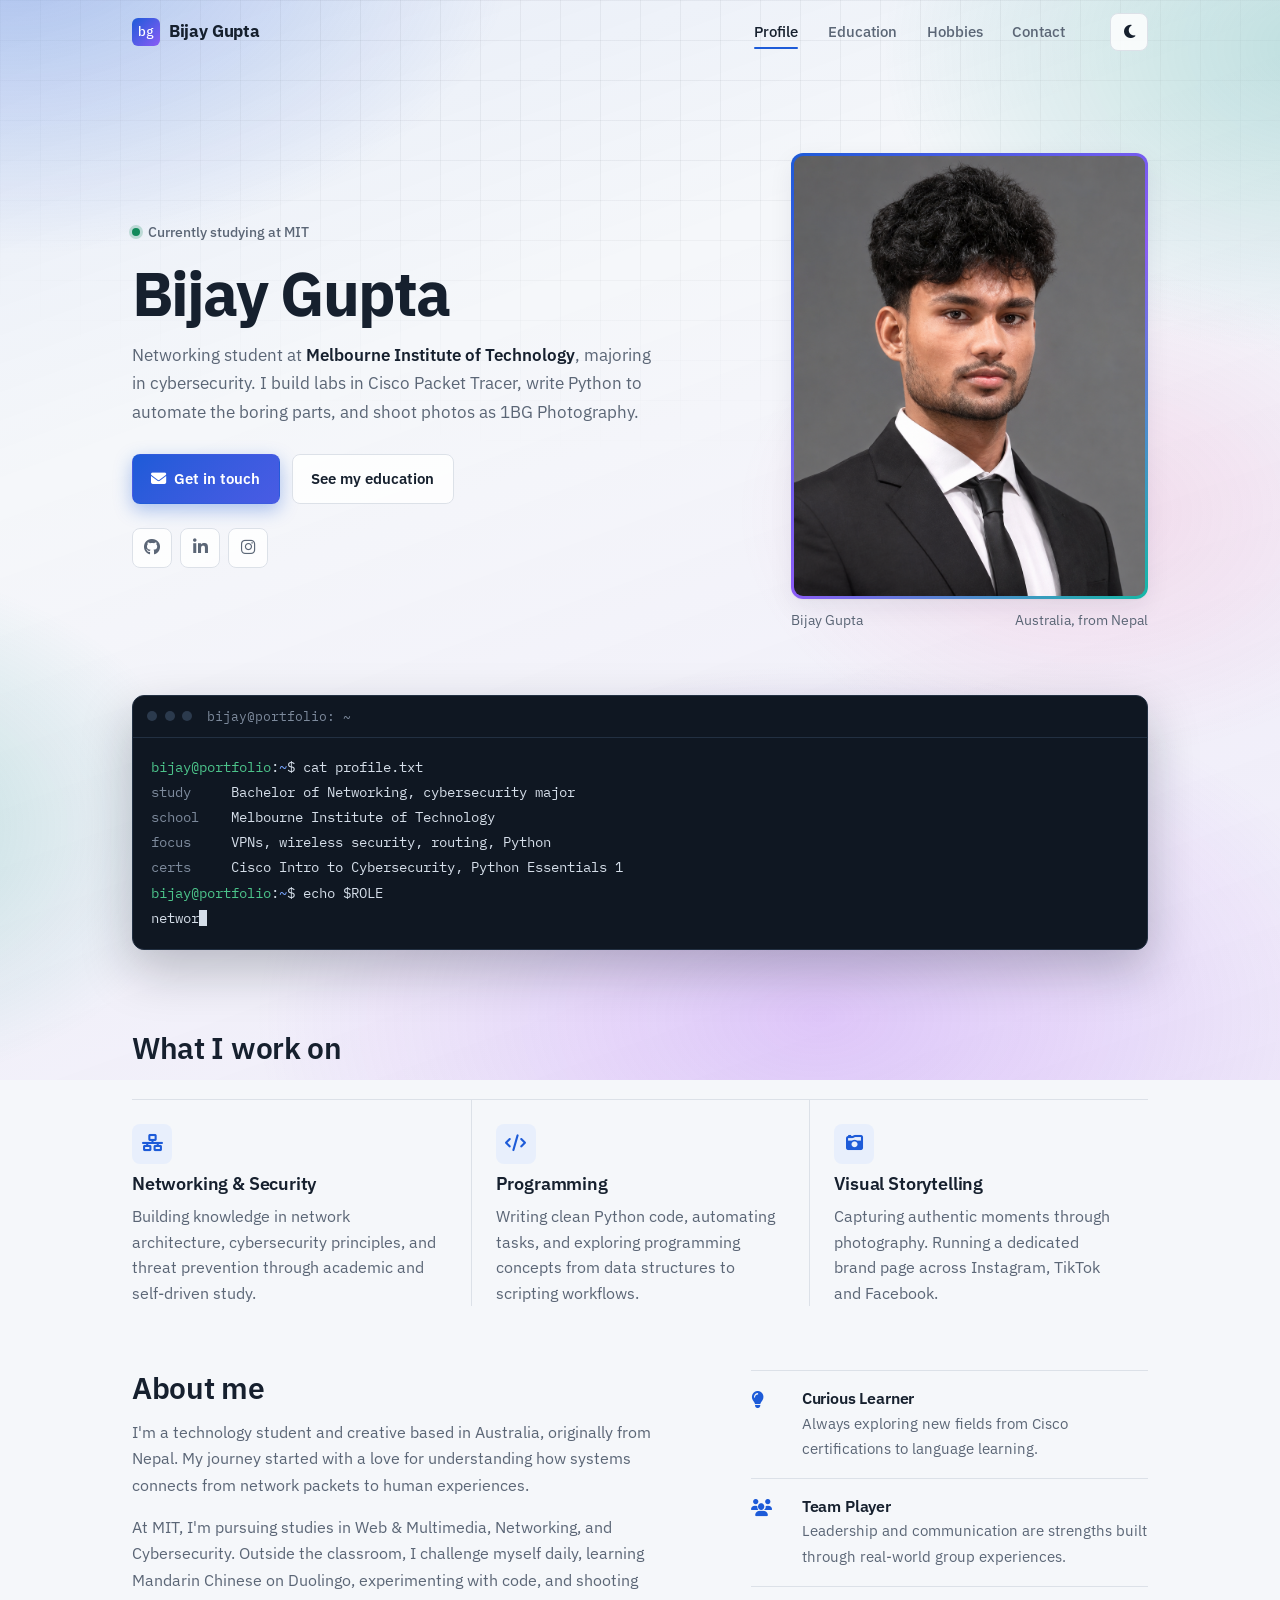
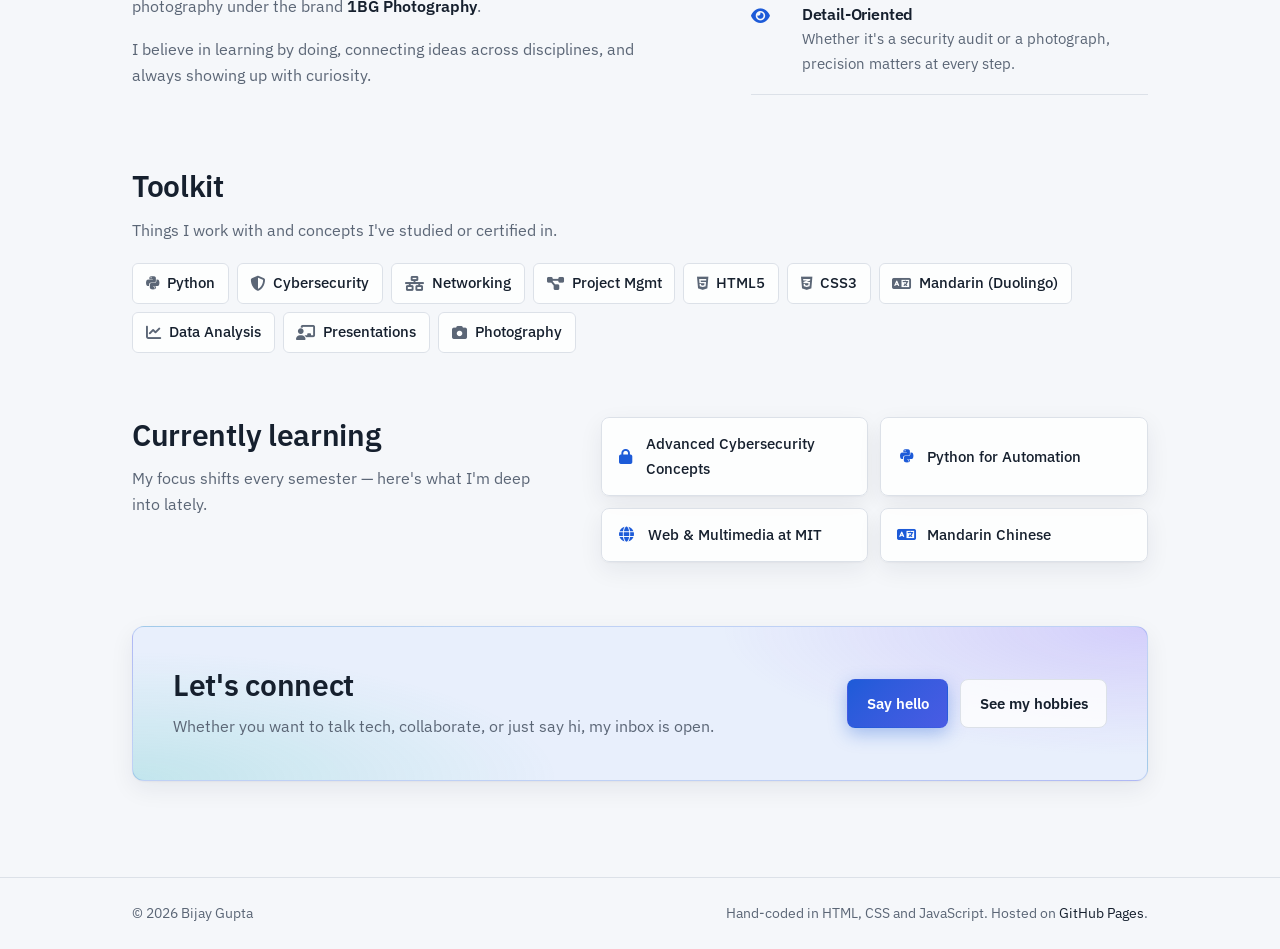
==== commit 3c3980ca: "Menu hover effect added to the website." ====
--- a/index.html
+++ b/index.html
@@ -16,17 +16,16 @@
             <a href="index.html" class="logo"><span class="logo-mark">bg</span>Bijay Gupta</a>
             <nav class="nav-links" id="nav-links" aria-label="Main">
                 <ul>
-                    <li><a href="index.html" class="active" aria-current="page"><i class="fas fa-user nav-ico"></i><span>Profile</span></a></li>
-                    <li><a href="education.html"><i class="fas fa-graduation-cap nav-ico"></i><span>Education</span></a></li>
-                    <li><a href="hobbies.html"><i class="fas fa-camera nav-ico"></i><span>Hobbies</span></a></li>
-                    <li><a href="contact.html"><i class="fas fa-envelope nav-ico"></i><span>Contact</span></a></li>
+                    <li><a href="index.html" class="active" aria-current="page">Profile</a></li>
+                    <li><a href="education.html">Education</a></li>
+                    <li><a href="hobbies.html">Hobbies</a></li>
+                    <li><a href="contact.html">Contact</a></li>
                 </ul>
                 <div class="nav-social">
-                    <p class="nav-social-label">Find me on</p>
                     <div class="nav-social-row">
-                        <a href="https://github.com/guptabijay" target="_blank" rel="noopener" class="nav-soc gh" aria-label="GitHub"><i class="fab fa-github"></i><span>GitHub</span></a>
-                        <a href="https://www.linkedin.com/in/bijaygupta048/" target="_blank" rel="noopener" class="nav-soc li" aria-label="LinkedIn"><i class="fab fa-linkedin-in"></i><span>LinkedIn</span></a>
-                        <a href="https://instagram.com/bijaygupta048/" target="_blank" rel="noopener" class="nav-soc ig" aria-label="Instagram"><i class="fab fa-instagram"></i><span>Instagram</span></a>
+                        <a href="https://github.com/guptabijay" target="_blank" rel="noopener" class="nav-soc gh" aria-label="GitHub"><i class="fab fa-github"></i></a>
+                        <a href="https://www.linkedin.com/in/bijaygupta048/" target="_blank" rel="noopener" class="nav-soc li" aria-label="LinkedIn"><i class="fab fa-linkedin-in"></i></a>
+                        <a href="https://instagram.com/bijaygupta048/" target="_blank" rel="noopener" class="nav-soc ig" aria-label="Instagram"><i class="fab fa-instagram"></i></a>
                     </div>
                 </div>
             </nav>
--- a/style.css
+++ b/style.css
@@ -952,107 +952,87 @@
 }
 
 /* ═════════════════════════════════════════════
-   Floating mobile menu
+   Floating mobile menu — small card on the right
 ═════════════════════════════════════════════ */
-.nav-ico, .nav-social { display: none; }
-
-/* Hamburger morphs into an X */
+.nav-social { display: none; }
+
 .menu-btn i { transition: transform .35s var(--ease); }
 .site-header.open .menu-btn { background: var(--accent); color: var(--accent-ink); border-color: var(--accent); }
 .site-header.open .menu-btn i { transform: rotate(90deg); }
 .site-header.open .menu-btn i::before { content: "\f00d"; }
 
-.nav-scrim {
-    position: fixed; inset: 0; z-index: 999;
-    background: rgba(8, 14, 24, .28);
-    backdrop-filter: blur(3px); -webkit-backdrop-filter: blur(3px);
-    opacity: 0; pointer-events: none;
-    transition: opacity .3s ease;
-}
-.nav-scrim.show { opacity: 1; pointer-events: auto; }
+/* invisible layer that closes the menu when you tap outside it */
+.nav-scrim { position: fixed; inset: 0; z-index: 999; display: none; background: transparent; }
+.nav-scrim.show { display: block; }
 
 @media (max-width: 720px) {
     .site-header.open { box-shadow: none; }
     .nav-links {
         display: block;
-        position: absolute; top: calc(100% + 10px); right: var(--gutter); left: auto;
-        width: min(270px, calc(100vw - 2 * var(--gutter)));
-        padding: .5rem;
+        position: absolute; top: calc(100% + 8px); right: var(--gutter); left: auto; bottom: auto;
+        width: 196px; height: auto; max-height: none;
+        padding: .45rem;
         background: var(--surface-solid);
         border: 1px solid var(--line);
-        border-radius: 18px;
-        box-shadow: 0 2px 6px rgba(10, 20, 35, .08), 0 24px 60px rgba(10, 20, 35, .22);
+        border-radius: 16px;
+        box-shadow: 0 4px 10px rgba(10, 20, 35, .10), 0 18px 40px rgba(10, 20, 35, .22);
         transform-origin: top right;
         opacity: 0; visibility: hidden; pointer-events: none;
-        transform: translateY(-10px) scale(.92);
-        transition: opacity .22s ease, transform .35s cubic-bezier(.2, 1.2, .4, 1), visibility 0s linear .35s;
+        transform: translateY(-6px) scale(.9);
+        transition: opacity .2s ease, transform .3s cubic-bezier(.2, 1.2, .4, 1), visibility 0s linear .3s;
     }
-    /* little pointer towards the menu button */
     .nav-links::before {
-        content: ''; position: absolute; top: -7px; right: 15px;
-        width: 12px; height: 12px; transform: rotate(45deg);
+        content: ''; position: absolute; top: -6px; right: 14px;
+        width: 11px; height: 11px; transform: rotate(45deg);
         background: var(--surface-solid);
         border-left: 1px solid var(--line); border-top: 1px solid var(--line);
         border-top-left-radius: 3px;
     }
     .site-header.open .nav-links {
         display: block;
-        opacity: 1; visibility: visible; pointer-events: auto;
-        transform: none;
-        transition: opacity .22s ease, transform .4s cubic-bezier(.2, 1.3, .4, 1), visibility 0s;
+        opacity: 1; visibility: visible; pointer-events: auto; transform: none;
+        transition: opacity .2s ease, transform .35s cubic-bezier(.2, 1.3, .4, 1), visibility 0s;
     }
     .nav-links ul { flex-direction: column; gap: 2px; }
     .nav-links a {
-        display: flex; align-items: center; gap: .8rem;
-        padding: .7rem .75rem; border-radius: 12px;
-        font-size: 1rem; color: var(--ink);
+        display: flex; align-items: center; justify-content: space-between;
+        padding: .6rem .8rem; border-radius: 10px;
+        font-size: .98rem; font-weight: 500; color: var(--ink);
     }
     .nav-links a::after { display: none; }
-    .nav-ico {
-        display: grid; place-items: center;
-        width: 32px; height: 32px; border-radius: 9px;
-        background: var(--accent-soft); color: var(--accent);
-        font-size: .85rem;
-        transition: background-color .2s ease, color .2s ease, transform .3s var(--ease);
-    }
     .nav-links a:hover, .nav-links a:focus-visible { background: var(--accent-soft); }
-    .nav-links a:hover .nav-ico { transform: scale(1.08); }
-    .nav-links a.active { background: var(--accent-soft); color: var(--accent); }
-    .nav-links a.active .nav-ico { background: var(--accent); color: var(--accent-ink); }
+    .nav-links a.active { background: var(--accent-soft); color: var(--accent); font-weight: 600; }
     .nav-links a.active::before {
-        content: ''; order: 3; margin-left: auto;
+        content: ''; order: 2;
         width: 6px; height: 6px; border-radius: 50%; background: var(--accent);
     }
 
-    /* links drop in one after another */
-    .nav-links li, .nav-social { opacity: 0; transform: translateX(10px); transition: opacity .25s ease, transform .35s var(--ease); }
-    .site-header.open .nav-links li, .site-header.open .nav-social { opacity: 1; transform: none; }
-    .site-header.open .nav-links li:nth-child(1) { transition-delay: .05s; }
-    .site-header.open .nav-links li:nth-child(2) { transition-delay: .09s; }
-    .site-header.open .nav-links li:nth-child(3) { transition-delay: .13s; }
-    .site-header.open .nav-links li:nth-child(4) { transition-delay: .17s; }
-    .site-header.open .nav-social { transition-delay: .22s; }
-
-    /* social links inside the menu */
+    .nav-links li, .nav-links .nav-social { opacity: 0; transform: translateY(-4px); transition: opacity .2s ease, transform .3s var(--ease); }
+    .site-header.open .nav-links li, .site-header.open .nav-links .nav-social { opacity: 1; transform: none; }
+    .site-header.open .nav-links li:nth-child(1) { transition-delay: .04s; }
+    .site-header.open .nav-links li:nth-child(2) { transition-delay: .08s; }
+    .site-header.open .nav-links li:nth-child(3) { transition-delay: .12s; }
+    .site-header.open .nav-links li:nth-child(4) { transition-delay: .16s; }
+    .site-header.open .nav-links .nav-social { transition-delay: .2s; }
+
     .nav-links .nav-social {
         display: block;
-        margin-top: .4rem; padding: .75rem .5rem .35rem;
+        margin-top: .35rem; padding: .55rem .35rem .2rem;
         border-top: 1px solid var(--line);
     }
-    .nav-links .nav-social-label { font-size: .8rem; color: var(--muted); margin: 0 0 .5rem .25rem; }
-    .nav-links .nav-social-row { display: grid; grid-template-columns: repeat(3, 1fr); gap: .4rem; }
+    .nav-links .nav-social-row { display: flex; justify-content: space-between; gap: .4rem; }
     .nav-links .nav-soc {
-        display: flex; flex-direction: column; align-items: center; gap: .3rem;
-        padding: .6rem .25rem; border-radius: 12px;
+        flex: 1; display: grid; place-items: center;
+        height: 40px; padding: 0; border-radius: 10px;
         border: 1px solid var(--line); background: transparent;
-        font-size: .75rem; font-weight: 500; color: var(--muted);
-        transition: background-color .2s ease, color .2s ease, border-color .2s ease, transform .25s var(--ease);
+        transition: background-color .2s ease, border-color .2s ease, transform .25s var(--ease);
     }
-    .nav-links .nav-soc i { font-size: 1.15rem; transition: color .2s ease; }
+    .nav-links .nav-soc i { font-size: 1.1rem; transition: color .2s ease; }
     .nav-links .nav-soc.gh i { color: var(--ink); }
     .nav-links .nav-soc.li i { color: #0a66c2; }
     .nav-links .nav-soc.ig i { color: #d62976; }
-    .nav-links .nav-soc:hover, .nav-links .nav-soc:active { transform: translateY(-2px); color: #fff; }
+    [data-theme="dark"] .nav-links .nav-soc.li i { color: #4d9fec; }
+    .nav-links .nav-soc:hover, .nav-links .nav-soc:active { transform: translateY(-2px); }
     .nav-links .nav-soc:hover i, .nav-links .nav-soc:active i { color: #fff; }
     .nav-links .nav-soc.gh:hover, .nav-links .nav-soc.gh:active { background: #24292e; border-color: #24292e; }
     .nav-links .nav-soc.li:hover, .nav-links .nav-soc.li:active { background: #0a66c2; border-color: #0a66c2; }
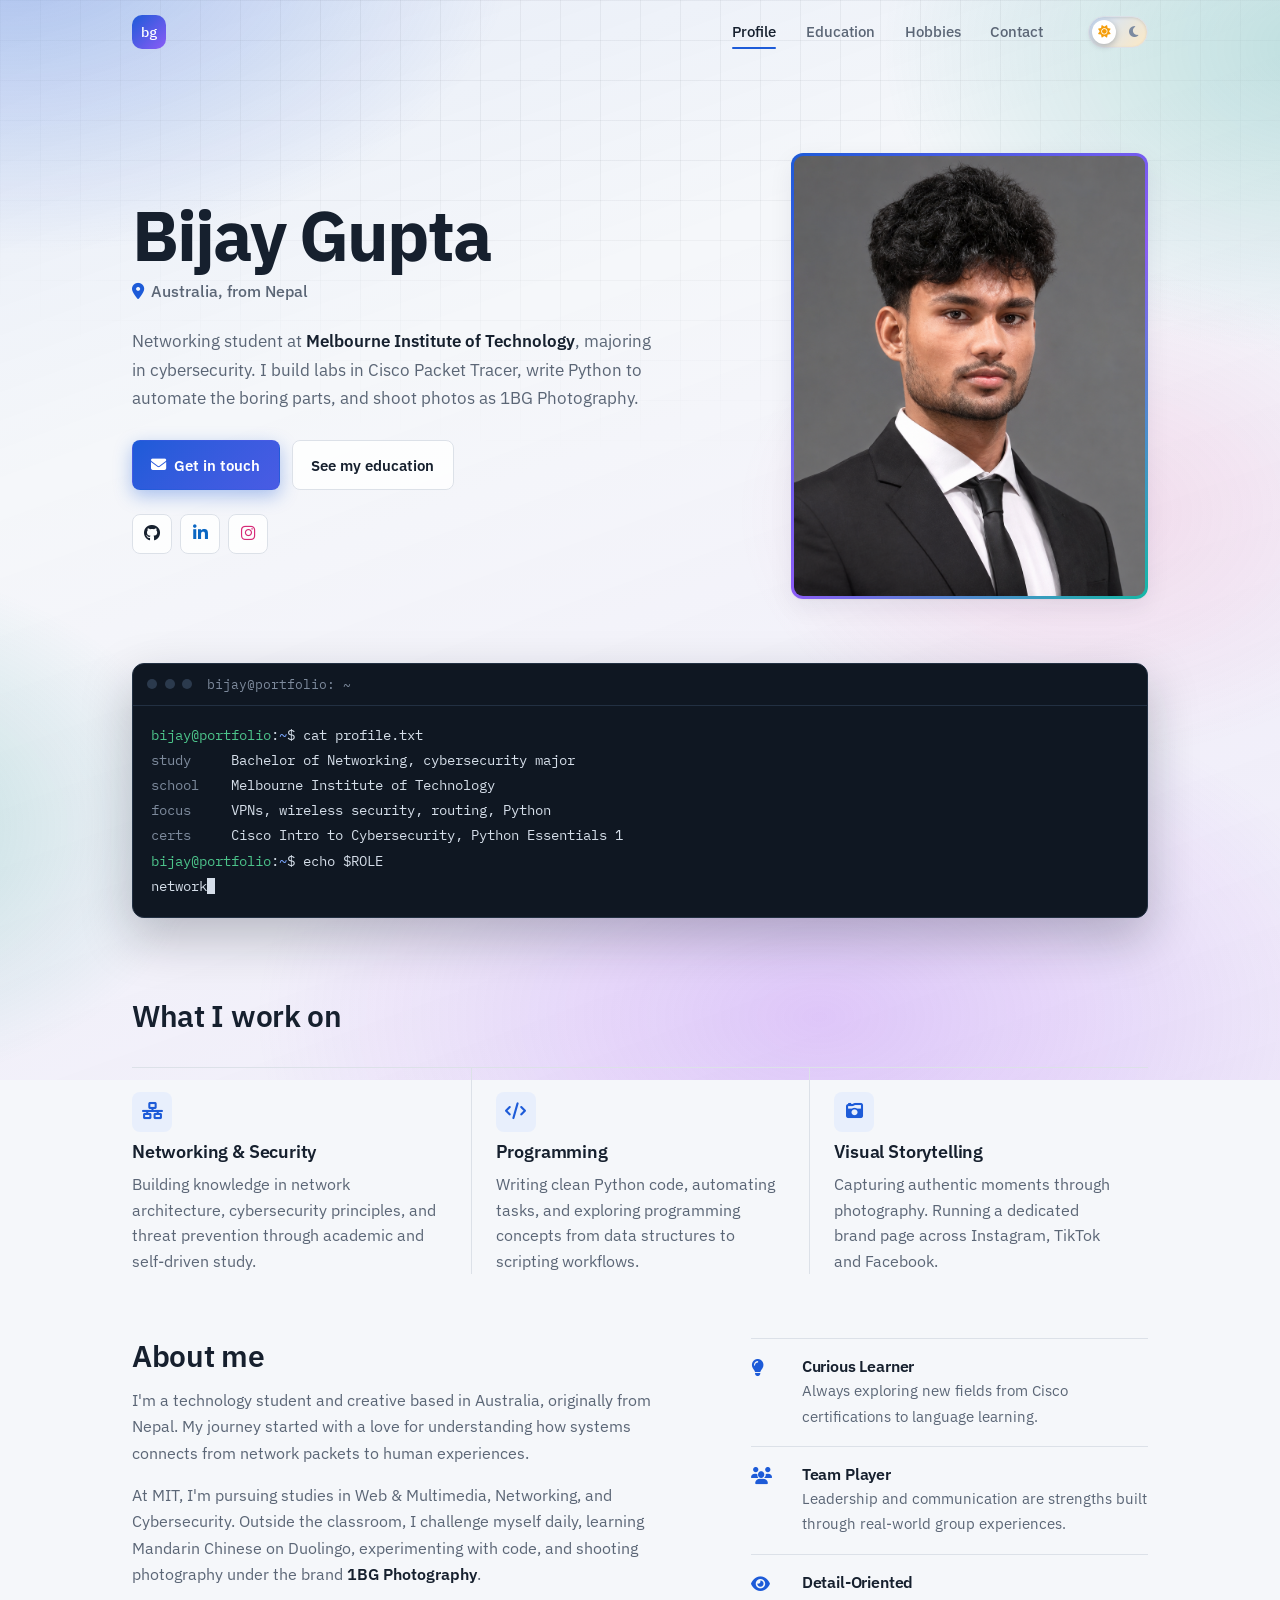
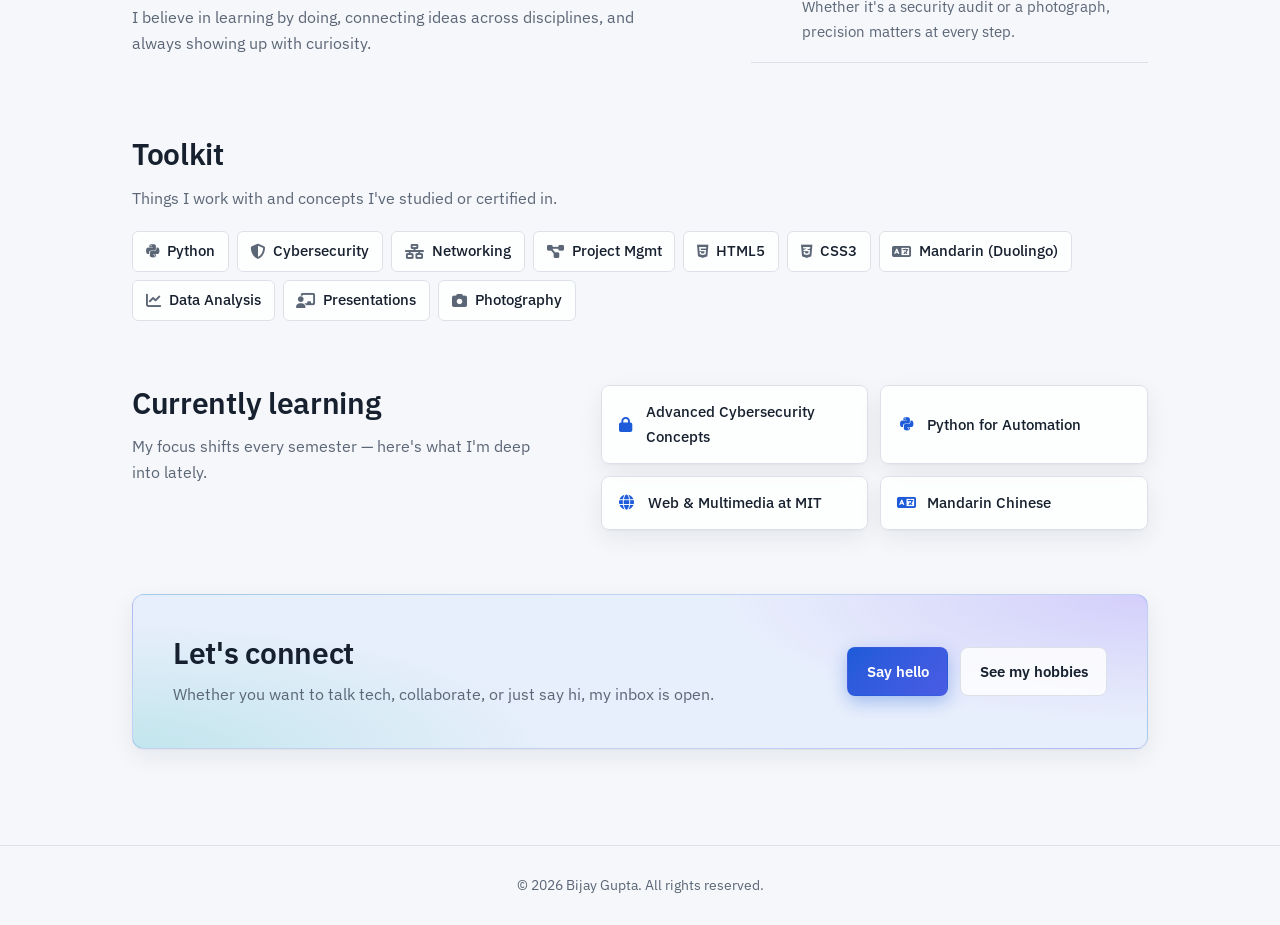
==== commit cd9938cc: "floating navigation bar" ====
--- a/index.html
+++ b/index.html
@@ -4,7 +4,7 @@
     <meta charset="UTF-8">
     <meta name="viewport" content="width=device-width, initial-scale=1.0">
     <title>Bijay Gupta-Portfolio</title>
-    <link rel="stylesheet" href="style.css">
+    <link rel="stylesheet" href="style.css?v=10">
     <link rel="stylesheet" href="https://cdnjs.cloudflare.com/ajax/libs/font-awesome/6.4.0/css/all.min.css">
     <meta name="theme-color" content="#f5f7fa">
     <script>document.documentElement.classList.add('js');try{var t=localStorage.getItem('theme');if(t==='dark'||(!t&&matchMedia('(prefers-color-scheme: dark)').matches))document.documentElement.setAttribute('data-theme','dark')}catch(e){}</script>
@@ -13,7 +13,7 @@
 
     <header class="site-header">
         <div class="header-inner">
-            <a href="index.html" class="logo"><span class="logo-mark">bg</span>Bijay Gupta</a>
+            <a href="index.html" class="logo" aria-label="Bijay Gupta, home"><span class="logo-mark">bg</span></a>
             <nav class="nav-links" id="nav-links" aria-label="Main">
                 <ul>
                     <li><a href="index.html" class="active" aria-current="page">Profile</a></li>
@@ -30,7 +30,9 @@
                 </div>
             </nav>
             <div class="header-actions">
-                <button id="theme-toggle" class="icon-btn" type="button" aria-label="Switch theme"><i class="fas fa-moon"></i></button>
+                <button id="theme-toggle" class="theme-switch" type="button" role="switch" aria-checked="false" aria-label="Dark mode">
+                    <span class="ts-track"><i class="fas fa-sun ts-sun"></i><i class="fas fa-moon ts-moon"></i><span class="ts-knob"></span></span>
+                </button>
                 <button id="menu-btn" class="icon-btn menu-btn" type="button" aria-label="Menu" aria-controls="nav-links" aria-expanded="false"><i class="fas fa-bars"></i></button>
             </div>
         </div>
@@ -43,8 +45,8 @@
         ══════════════════════════════════ -->
         <section class="hero-section">
             <div class="hero-left">
-                <p class="hero-greeting"><span class="status-dot"></span>Currently studying at MIT</p>
                 <h1 class="hero-name">Bijay Gupta</h1>
+                <p class="hero-location"><i class="fas fa-location-dot"></i>Australia, from Nepal</p>
                 <p class="hero-bio">
                     Networking student at <strong>Melbourne Institute of Technology</strong>, majoring in cybersecurity. I build labs in Cisco Packet Tracer, write Python to automate the boring parts, and shoot photos as 1BG Photography.
                 </p>
@@ -60,10 +62,9 @@
             </div>
 
             <figure class="hero-right">
-                <div class="profile-ring">
+                <button type="button" class="profile-ring" id="profile-open" aria-label="View profile photo larger">
                     <img src="Profilepic.png" alt="Portrait of Bijay Gupta" class="profile-img" id="profile-pic" width="400" height="500">
-                </div>
-                <figcaption class="profile-caption"><span>Bijay Gupta</span><span>Australia, from Nepal</span></figcaption>
+                </button>
             </figure>
 
             <div class="terminal" role="img" aria-label="Terminal summary: Bijay Gupta, networking and cybersecurity student at MIT">
@@ -245,11 +246,10 @@
 
     <footer>
         <div class="footer-inner">
-            <p>&copy; 2026 Bijay Gupta</p>
-            <p>Hand-coded in HTML, CSS and JavaScript. Hosted on <a href="https://github.com/guptabijay/guptabijay.github.io" target="_blank" rel="noopener">GitHub Pages</a>.</p>
+            <p>&copy; 2026 Bijay Gupta. All rights reserved.</p>
         </div>
     </footer>
 
-    <script src="script.js"></script>
+    <script src="script.js?v=10"></script>
 </body>
 </html>
--- a/style.css
+++ b/style.css
@@ -961,9 +961,17 @@
 .site-header.open .menu-btn i { transform: rotate(90deg); }
 .site-header.open .menu-btn i::before { content: "\f00d"; }
 
-/* invisible layer that closes the menu when you tap outside it */
-.nav-scrim { position: fixed; inset: 0; z-index: 999; display: none; background: transparent; }
-.nav-scrim.show { display: block; }
+/* blurred layer behind the menu — tap it to close */
+.nav-scrim {
+    position: fixed; inset: 0; z-index: 999;
+    background: rgba(10, 16, 26, .28);
+    backdrop-filter: blur(10px) saturate(120%); -webkit-backdrop-filter: blur(10px) saturate(120%);
+    opacity: 0; visibility: hidden;
+    transition: opacity .3s ease, visibility 0s linear .3s;
+}
+.nav-scrim.show { opacity: 1; visibility: visible; transition: opacity .3s ease, visibility 0s; }
+[data-theme="dark"] .nav-scrim { background: rgba(0, 0, 0, .45); }
+body.menu-open { overflow: hidden; }
 
 @media (max-width: 720px) {
     .site-header.open { box-shadow: none; }
@@ -975,7 +983,7 @@
         background: var(--surface-solid);
         border: 1px solid var(--line);
         border-radius: 16px;
-        box-shadow: 0 4px 10px rgba(10, 20, 35, .10), 0 18px 40px rgba(10, 20, 35, .22);
+        box-shadow: 0 6px 14px rgba(10, 20, 35, .14), 0 24px 60px rgba(10, 20, 35, .35);
         transform-origin: top right;
         opacity: 0; visibility: hidden; pointer-events: none;
         transform: translateY(-6px) scale(.9);
@@ -1020,25 +1028,212 @@
         margin-top: .35rem; padding: .55rem .35rem .2rem;
         border-top: 1px solid var(--line);
     }
-    .nav-links .nav-social-row { display: flex; justify-content: space-between; gap: .4rem; }
+    .nav-links .nav-social-row { display: flex; justify-content: center; gap: .6rem; }
     .nav-links .nav-soc {
-        flex: 1; display: grid; place-items: center;
-        height: 40px; padding: 0; border-radius: 10px;
-        border: 1px solid var(--line); background: transparent;
-        transition: background-color .2s ease, border-color .2s ease, transform .25s var(--ease);
-    }
-    .nav-links .nav-soc i { font-size: 1.1rem; transition: color .2s ease; }
+        flex: 0 0 auto; width: 40px; height: 40px;
+        display: flex; align-items: center; justify-content: center;
+        padding: 0; border: 0; border-radius: 50%; background: transparent;
+        transition: transform .25s var(--ease);
+    }
+    .nav-links .nav-soc:hover, .nav-links .nav-soc:focus-visible, .nav-links .nav-soc:active { background: transparent; transform: translateY(-2px) scale(1.12); }
+    .nav-links .nav-soc i {
+        font-size: 1.35rem;
+        filter: drop-shadow(0 3px 5px rgba(10, 20, 35, .28));
+    }
+    [data-theme="dark"] .nav-links .nav-soc i { filter: drop-shadow(0 3px 6px rgba(0, 0, 0, .6)); }
     .nav-links .nav-soc.gh i { color: var(--ink); }
     .nav-links .nav-soc.li i { color: #0a66c2; }
     .nav-links .nav-soc.ig i { color: #d62976; }
     [data-theme="dark"] .nav-links .nav-soc.li i { color: #4d9fec; }
-    .nav-links .nav-soc:hover, .nav-links .nav-soc:active { transform: translateY(-2px); }
-    .nav-links .nav-soc:hover i, .nav-links .nav-soc:active i { color: #fff; }
-    .nav-links .nav-soc.gh:hover, .nav-links .nav-soc.gh:active { background: #24292e; border-color: #24292e; }
-    .nav-links .nav-soc.li:hover, .nav-links .nav-soc.li:active { background: #0a66c2; border-color: #0a66c2; }
-    .nav-links .nav-soc.ig:hover, .nav-links .nav-soc.ig:active { background: linear-gradient(45deg, #fa7e1e, #d62976 55%, #962fbf); border-color: #d62976; }
 }
 
 @media (prefers-reduced-motion: reduce) {
     .nav-links, .nav-links li, .nav-social { transition: none !important; }
 }
+
+/* ═════════════════════════════════════════════
+   Layer 3 — header without name, theme switch,
+   folding phone nav, hero tweaks, photo zoom
+═════════════════════════════════════════════ */
+.logo { margin-right: auto; }
+.logo-mark { width: 34px; height: 34px; border-radius: 10px; font-size: .9rem; }
+
+/* Sun / moon switch */
+.theme-switch { border: 0; background: none; padding: 0; cursor: pointer; border-radius: 999px; }
+.ts-track {
+    position: relative; display: flex; align-items: center; justify-content: space-between;
+    width: 60px; height: 32px; padding: 0 9px; border-radius: 999px;
+    background: linear-gradient(135deg, #cfe3ff, #fde9c4);
+    border: 1px solid var(--line);
+    box-shadow: inset 0 1px 3px rgba(10, 20, 35, .12);
+    transition: background .4s ease;
+}
+.ts-track i { position: relative; z-index: 1; font-size: .78rem; transition: color .3s ease, transform .4s var(--ease); }
+.ts-sun { color: #f59e0b; }
+.ts-moon { color: #7c8aa0; }
+.ts-knob {
+    position: absolute; top: 3px; left: 3px; width: 24px; height: 24px; border-radius: 50%;
+    background: #fff; box-shadow: 0 2px 6px rgba(10, 20, 35, .25);
+    transition: transform .45s cubic-bezier(.3, 1.4, .5, 1), background-color .3s ease;
+}
+.theme-switch[aria-checked="true"] .ts-track { background: linear-gradient(135deg, #1b2440, #312a5c); }
+.theme-switch[aria-checked="true"] .ts-knob { transform: translateX(28px); background: #0e141b; }
+.theme-switch[aria-checked="true"] .ts-sun { color: #6b7280; }
+.theme-switch[aria-checked="true"] .ts-moon { color: #c4b5fd; transform: rotate(-20deg); }
+.theme-switch:hover .ts-knob { box-shadow: 0 2px 10px rgba(29, 91, 216, .35); }
+.theme-mini { display: none; }
+
+/* Hero: name, location, photo button */
+.hero-name { font-size: clamp(2.8rem, 7vw, 4.4rem); margin-bottom: .35rem; }
+.hero-location {
+    display: flex; align-items: center; gap: .45rem;
+    font-size: 1.02rem; font-weight: 500; color: var(--muted);
+    margin-bottom: 1.4rem;
+}
+.hero-location i { color: var(--accent); }
+button.profile-ring {
+    display: block; width: 100%; font: inherit; color: inherit;
+    cursor: zoom-in; -webkit-tap-highlight-color: transparent;
+}
+.profile-ring.lifted { opacity: 0; }
+.hero-right:active .profile-ring { transform: scale(.98); }
+
+/* Social icons show their colours before you touch them */
+.social-pill[aria-label="GitHub"] { color: var(--ink); }
+.social-pill[aria-label="LinkedIn"] { color: #0a66c2; }
+.social-pill[aria-label="Instagram"] { color: #d62976; }
+[data-theme="dark"] .social-pill[aria-label="LinkedIn"] { color: #4d9fec; }
+.social-pill:hover, .social-pill:active { color: #fff; }
+.social-pill:hover i, .social-pill:active i { transform: scale(1.1); }
+.social-pill i { transition: transform .25s var(--ease); }
+
+/* Photo zoom overlay */
+.photo-zoom {
+    position: fixed; inset: 0; z-index: 3000;
+    background: rgba(10, 16, 26, .32);
+    backdrop-filter: blur(14px) saturate(120%); -webkit-backdrop-filter: blur(14px) saturate(120%);
+    opacity: 0; visibility: hidden; cursor: zoom-out;
+    transition: opacity .35s ease, visibility 0s linear .35s;
+}
+.photo-zoom.show { opacity: 1; visibility: visible; transition: opacity .35s ease, visibility 0s; }
+.photo-zoom.closing { opacity: 0; }
+.photo-zoom img {
+    position: fixed; object-fit: cover; border-radius: 20px;
+    border: 4px solid var(--surface-solid);
+    box-shadow: 0 30px 80px rgba(0, 0, 0, .45);
+    transform-origin: top left;
+}
+[data-theme="dark"] .photo-zoom { background: rgba(0, 0, 0, .5); }
+
+/* Professional footer */
+.footer-inner { justify-content: center; text-align: center; padding: 1.75rem var(--gutter); }
+.footer-inner p { font-size: .875rem; color: var(--muted); max-width: none; }
+
+/* ── Phones ── */
+@media (max-width: 720px) {
+    .header-inner { gap: .4rem; padding: 0 14px; }
+    .logo-mark { width: 30px; height: 30px; font-size: .8rem; border-radius: 9px; }
+    .ts-track { width: 50px; height: 28px; padding: 0 7px; }
+    .ts-track i { font-size: .68rem; }
+    .ts-knob { width: 20px; height: 20px; }
+    .theme-switch[aria-checked="true"] .ts-knob { transform: translateX(22px); }
+
+    /* At the top of the page: links sit in the bar */
+    .site-header:not(.compact) .nav-links {
+        position: static; display: flex; flex: 1; justify-content: center;
+        width: auto; padding: 0; margin: 0;
+        background: none; border: 0; border-radius: 0; box-shadow: none;
+        opacity: 1; visibility: visible; pointer-events: auto; transform: none;
+        transition: opacity .3s ease;
+    }
+    .site-header:not(.compact) .nav-links::before { display: none; }
+    .site-header:not(.compact) .nav-links ul { flex-direction: row; gap: 0; }
+    .site-header:not(.compact) .nav-links li { opacity: 1; transform: none; }
+    .site-header:not(.compact) .nav-links a {
+        display: block; padding: .4rem .38rem; border-radius: 8px;
+        font-size: .8rem; font-weight: 500; color: var(--muted); background: none;
+    }
+    .site-header:not(.compact) .nav-links a.active { color: var(--ink); font-weight: 600; background: none; }
+    .site-header:not(.compact) .nav-links a.active::before { display: none; }
+    .site-header:not(.compact) .nav-links a::after {
+        display: block; left: .38rem; right: .38rem; bottom: .1rem;
+    }
+    .site-header:not(.compact) .nav-links .nav-social { display: none; }
+    .site-header:not(.compact) .menu-btn { display: none; }
+
+    /* Scrolled down: the bar folds away into a floating menu button */
+    .logo, .theme-switch { transition: opacity .3s ease, transform .45s var(--ease); }
+    .site-header.compact,
+    .site-header.compact.open,
+    .site-header.compact.scrolled {
+        background: transparent; border-bottom-color: transparent; box-shadow: none;
+        backdrop-filter: none; -webkit-backdrop-filter: none;
+        pointer-events: none;
+    }
+    .site-header.compact .logo,
+    .site-header.compact .theme-switch {
+        opacity: 0; transform: translateX(30px) scale(.6); pointer-events: none;
+    }
+    .site-header.compact .menu-btn {
+        display: grid; position: fixed; top: 12px; right: 14px;
+        width: 46px; height: 46px; border-radius: 14px;
+        background: var(--surface-solid); border: 1px solid var(--line);
+        box-shadow: 0 6px 18px rgba(10, 20, 35, .18);
+        font-size: 1.05rem; pointer-events: auto;
+        animation: menuPop .45s cubic-bezier(.2, 1.4, .4, 1) both;
+    }
+    .site-header.compact.open .menu-btn { background: var(--accent); color: var(--accent-ink); border-color: var(--accent); }
+    .site-header.compact .nav-links { right: 14px; top: 66px; pointer-events: none; }
+    .site-header.compact.open .nav-links { pointer-events: auto; }
+    .site-header.compact .theme-mini { display: flex; }
+    @keyframes menuPop {
+        from { opacity: 0; transform: translateX(-60px) scale(.4) rotate(-90deg); }
+        to   { opacity: 1; transform: none; }
+    }
+
+    /* Hero: photo beside a big name + location */
+    .hero-section {
+        grid-template-columns: 118px minmax(0, 1fr);
+        grid-template-areas:
+            "photo name"
+            "photo loc"
+            "bio   bio"
+            "act   act"
+            "soc   soc"
+            "term  term";
+        column-gap: 1.1rem; row-gap: 0; align-items: center;
+    }
+    .hero-left { display: contents; }
+    .hero-right { grid-area: photo; order: 0; display: block; }
+    .profile-ring { width: 118px; aspect-ratio: 4 / 5; }
+    .hero-name { grid-area: name; align-self: end; font-size: clamp(2.1rem, 10vw, 2.7rem); margin: 0 0 .3rem; line-height: 1; }
+    .hero-location { grid-area: loc; align-self: start; margin: 0; font-size: .92rem; }
+    .hero-bio { grid-area: bio; margin: 1.5rem 0 1.4rem; }
+    .hero-actions { grid-area: act; }
+    .hero-socials { grid-area: soc; }
+    .terminal { grid-area: term; margin-top: 2rem; }
+}
+
+@media (max-width: 340px) {
+    .site-header:not(.compact) .logo { display: none; }
+}
+
+@media (prefers-reduced-motion: reduce) {
+    .site-header.compact .menu-btn { animation: none; }
+}
+@media (max-width: 380px) {
+    .site-header:not(.compact) .nav-links a { padding: .4rem .3rem; font-size: .78rem; }
+    .site-header:not(.compact) .nav-links a::after { left: .3rem; right: .3rem; }
+}
+
+/* Theme switch stays on screen after scrolling, beside the menu button */
+@media (max-width: 720px) {
+    .site-header.compact .theme-switch {
+        position: fixed; top: 20px; right: 70px;
+        opacity: 1; transform: none; pointer-events: auto;
+        border-radius: 999px;
+        box-shadow: 0 6px 18px rgba(10, 20, 35, .18);
+        animation: menuPop .45s cubic-bezier(.2, 1.4, .4, 1) both;
+    }
+    .site-header.compact .theme-switch .ts-track { height: 30px; }
+}
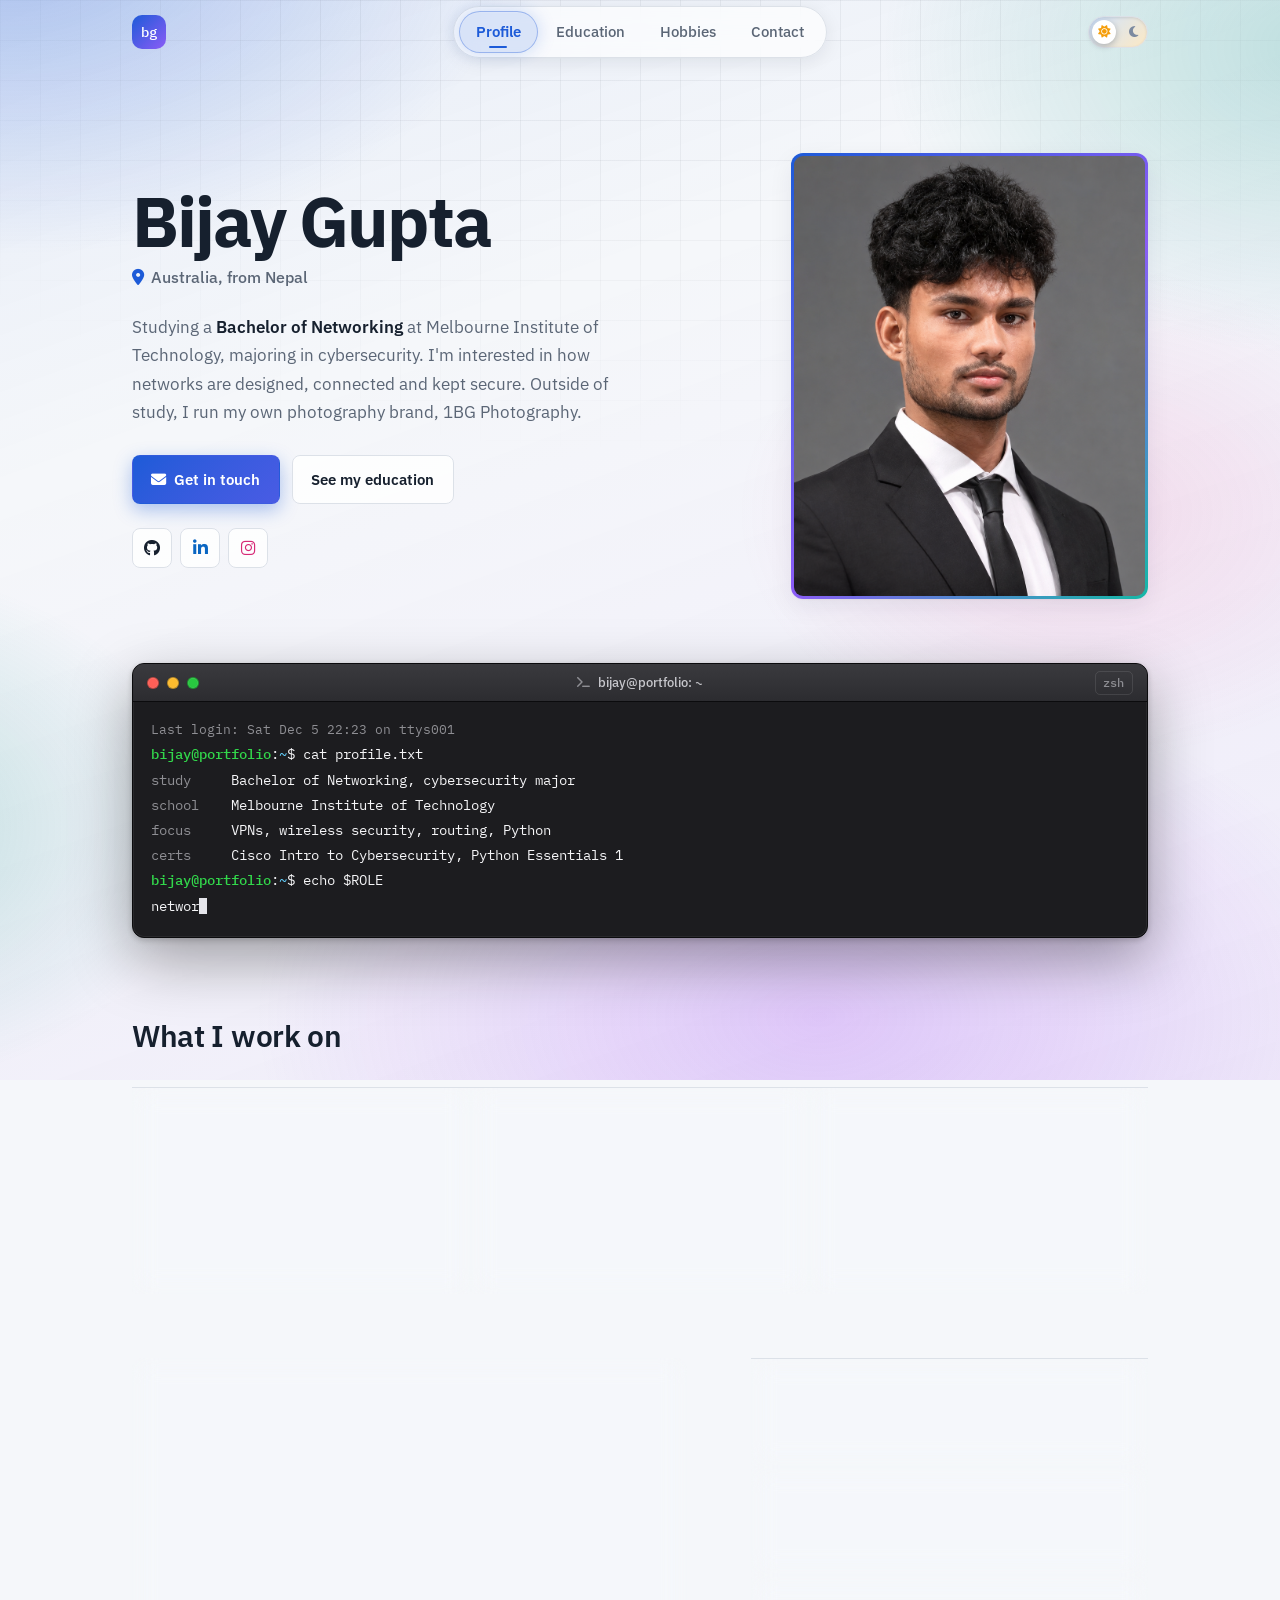
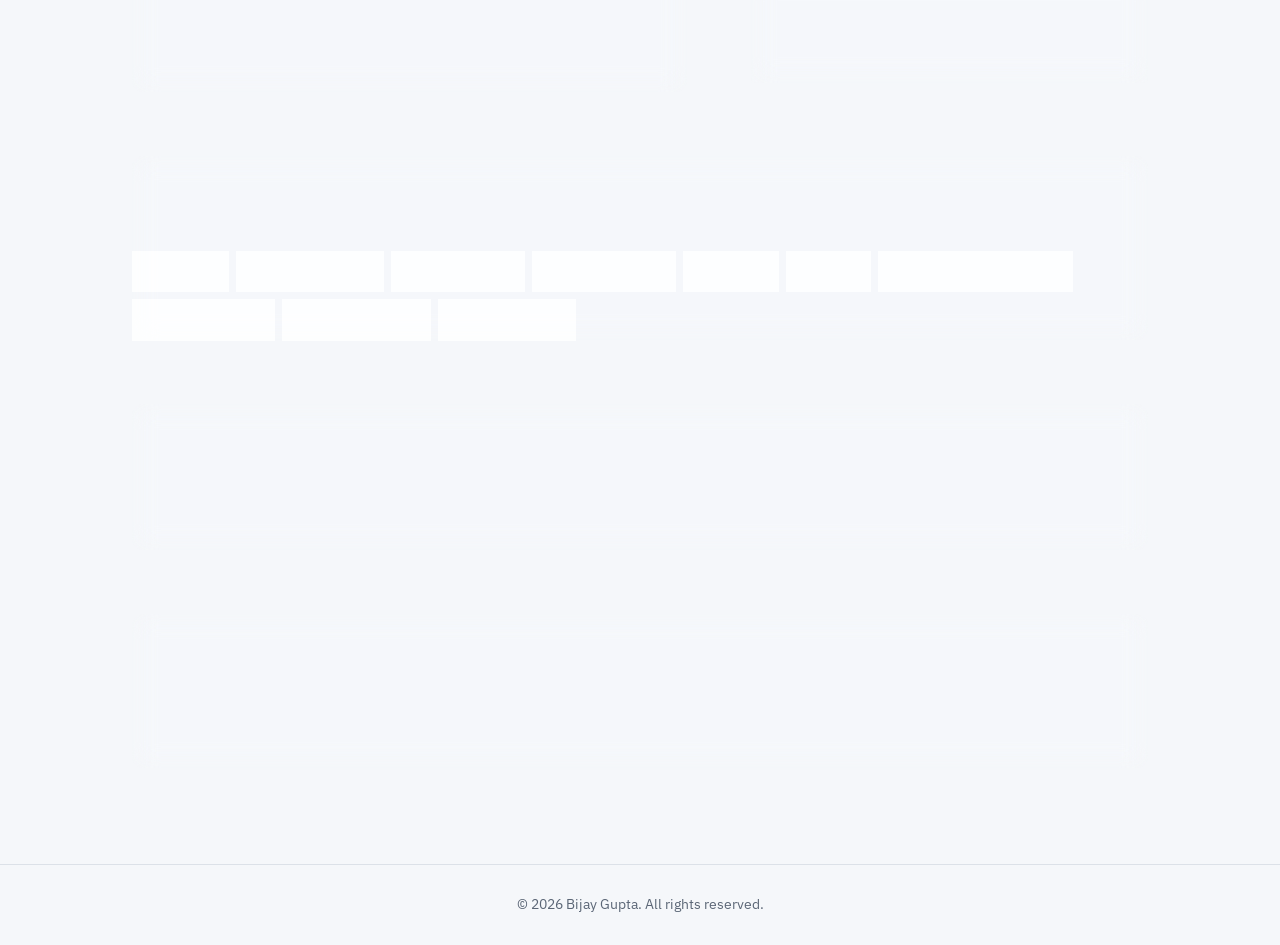
==== commit 2427c941: "Refine 1BG logo, centre nav, tone down cursor glow" ====
--- a/index.html
+++ b/index.html
@@ -3,8 +3,8 @@
 <head>
     <meta charset="UTF-8">
     <meta name="viewport" content="width=device-width, initial-scale=1.0">
-    <title>Bijay Gupta-Portfolio</title>
-    <link rel="stylesheet" href="style.css?v=10">
+    <title>Bijay Gupta | Portfolio</title>
+    <link rel="stylesheet" href="style.css?v=15">
     <link rel="stylesheet" href="https://cdnjs.cloudflare.com/ajax/libs/font-awesome/6.4.0/css/all.min.css">
     <meta name="theme-color" content="#f5f7fa">
     <script>document.documentElement.classList.add('js');try{var t=localStorage.getItem('theme');if(t==='dark'||(!t&&matchMedia('(prefers-color-scheme: dark)').matches))document.documentElement.setAttribute('data-theme','dark')}catch(e){}</script>
@@ -48,7 +48,7 @@
                 <h1 class="hero-name">Bijay Gupta</h1>
                 <p class="hero-location"><i class="fas fa-location-dot"></i>Australia, from Nepal</p>
                 <p class="hero-bio">
-                    Networking student at <strong>Melbourne Institute of Technology</strong>, majoring in cybersecurity. I build labs in Cisco Packet Tracer, write Python to automate the boring parts, and shoot photos as 1BG Photography.
+                    Studying a <strong>Bachelor of Networking</strong> at Melbourne Institute of Technology, majoring in cybersecurity. I'm interested in how networks are designed, connected and kept secure. Outside of study, I run my own photography brand, 1BG Photography.
                 </p>
                 <div class="hero-actions">
                     <a href="contact.html" class="btn-primary"><i class="fas fa-envelope"></i>Get in touch</a>
@@ -67,9 +67,18 @@
                 </button>
             </figure>
 
-            <div class="terminal" role="img" aria-label="Terminal summary: Bijay Gupta, networking and cybersecurity student at MIT">
-                <div class="terminal-bar"><span class="dot"></span><span class="dot"></span><span class="dot"></span><span class="title">bijay@portfolio: ~</span></div>
+            <div class="terminal" id="terminal" aria-label="Terminal summary: Bijay Gupta, networking and cybersecurity student at MIT">
+                <div class="terminal-bar">
+                    <div class="traffic" aria-hidden="true">
+                        <span class="tl tl-close"><svg viewBox="0 0 10 10"><path d="M2.5 2.5l5 5M7.5 2.5l-5 5"/></svg></span>
+                        <span class="tl tl-min"><svg viewBox="0 0 10 10"><path d="M2 5h6"/></svg></span>
+                        <span class="tl tl-max"><svg viewBox="0 0 10 10"><path d="M2.5 6.5V2.5h4M7.5 3.5v4h-4"/></svg></span>
+                    </div>
+                    <span class="title"><i class="fas fa-terminal"></i> bijay@portfolio: ~</span>
+                    <span class="term-shell">zsh</span>
+                </div>
                 <div class="terminal-body" aria-hidden="true">
+                    <div class="ln term-line term-dim" id="last-login">Last login on ttys001</div>
                     <div class="ln term-line"><span class="prompt">bijay@portfolio</span>:<span class="path">~</span>$ cat profile.txt</div>
                     <div class="ln term-line"><span class="key">study</span>  <span class="out">Bachelor of Networking, cybersecurity major</span></div>
                     <div class="ln term-line"><span class="key">school</span>  <span class="out">Melbourne Institute of Technology</span></div>
@@ -250,6 +259,6 @@
         </div>
     </footer>
 
-    <script src="script.js?v=10"></script>
+    <script src="script.js?v=15"></script>
 </body>
 </html>
--- a/style.css
+++ b/style.css
@@ -1237,3 +1237,308 @@
     }
     .site-header.compact .theme-switch .ts-track { height: 30px; }
 }
+
+/* ═════════════════════════════════════════════
+   Layer 4 — pill nav with sliding highlight,
+   cursor-lit background grid
+═════════════════════════════════════════════ */
+.nav-links ul {
+    position: relative; align-items: center; gap: .1rem;
+    padding: .3rem;
+    border: 1px solid var(--line);
+    border-radius: 999px;
+    background: color-mix(in srgb, var(--surface-solid) 65%, transparent);
+    backdrop-filter: blur(10px); -webkit-backdrop-filter: blur(10px);
+    box-shadow: 0 4px 18px rgba(10, 20, 35, .08), inset 0 1px 0 rgba(255, 255, 255, .06);
+}
+.nav-links li { position: relative; z-index: 1; }
+.nav-links a {
+    border-radius: 999px; padding: .5rem 1.05rem;
+    color: var(--muted); background: transparent;
+    transition: color .25s ease;
+}
+.nav-links a:hover { color: var(--ink); background: transparent; }
+.nav-links a.active { color: var(--accent); font-weight: 600; background: transparent; }
+/* small bar under the active link */
+.nav-links a::after {
+    left: 50%; right: auto; bottom: .28rem;
+    width: 18px; height: 2px; margin-left: -9px; border-radius: 2px;
+    background: var(--accent);
+    transform: scaleX(0); transform-origin: center;
+    transition: transform .3s var(--ease);
+}
+.nav-links a:hover::after { transform: scaleX(0); }
+.nav-links a.active::after { transform: scaleX(1); }
+
+/* the glowing pill that slides to whichever link you point at */
+.nav-pill {
+    position: absolute; z-index: 0; top: .3rem; bottom: .3rem; left: 0;
+    width: 0; border-radius: 999px;
+    background: color-mix(in srgb, var(--accent) 14%, transparent);
+    border: 1px solid color-mix(in srgb, var(--accent) 35%, transparent);
+    box-shadow: 0 0 18px color-mix(in srgb, var(--accent) 22%, transparent),
+                inset 0 1px 0 rgba(255, 255, 255, .08);
+    opacity: 0;
+    transition: transform .4s cubic-bezier(.3, 1.2, .5, 1), width .4s cubic-bezier(.3, 1.2, .5, 1), opacity .25s ease;
+    pointer-events: none;
+}
+.nav-pill.ready { opacity: 1; }
+.nav-pill.no-anim { transition: opacity .25s ease; }
+/* without JS the active link still gets a pill */
+html:not(.js) .nav-links a.active { background: color-mix(in srgb, var(--accent) 14%, transparent); }
+
+/* Phones: compact pill bar at the top, plain list inside the pop-up menu */
+@media (max-width: 720px) {
+    .site-header:not(.compact) .nav-links ul { gap: 0; padding: .2rem; }
+    .site-header:not(.compact) .nav-links a { padding: .42rem .55rem; }
+    .site-header:not(.compact) .nav-links a::after { left: 50%; right: auto; bottom: .18rem; width: 14px; margin-left: -7px; }
+    .nav-pill { top: .2rem; bottom: .2rem; }
+    .site-header.compact .nav-links ul {
+        padding: 0; border: 0; border-radius: 0; background: none; box-shadow: none;
+        backdrop-filter: none; -webkit-backdrop-filter: none;
+    }
+    .site-header.compact .nav-pill { display: none; }
+    .site-header.compact .nav-links a { padding: .6rem .8rem; border-radius: 10px; }
+    .site-header.compact .nav-links a::after { display: none; }
+    .site-header.compact .nav-links a.active { background: var(--accent-soft); }
+}
+@media (max-width: 380px) {
+    .header-inner { gap: .3rem; padding: 0 10px; }
+    .site-header:not(.compact) .nav-links a { padding: .4rem .36rem; font-size: .75rem; }
+}
+
+/* Background grid lines light up around the pointer */
+.grid-glow {
+    position: fixed; inset: 0; z-index: -1; pointer-events: none;
+    --gx: -999px; --gy: -999px;
+    background-image:
+        linear-gradient(var(--grid-glow-line) 1px, transparent 1px),
+        linear-gradient(90deg, var(--grid-glow-line) 1px, transparent 1px);
+    background-size: 40px 40px;
+    -webkit-mask-image: radial-gradient(220px circle at var(--gx) var(--gy), #000 0%, rgba(0,0,0,.55) 45%, transparent 100%);
+            mask-image: radial-gradient(220px circle at var(--gx) var(--gy), #000 0%, rgba(0,0,0,.55) 45%, transparent 100%);
+    opacity: 0; transition: opacity .4s ease;
+}
+.grid-glow.on { opacity: 1; }
+:root { --grid-glow-line: rgba(29, 91, 216, .4); }
+[data-theme="dark"] { --grid-glow-line: rgba(255, 255, 255, .32); }
+@media (max-width: 720px) { .grid-glow { display: none; } }
+@media (prefers-reduced-motion: reduce) { .nav-pill { transition: none; } }
+
+/* ═════════════════════════════════════════════
+   Layer 5 — macOS-style terminal, school logos
+═════════════════════════════════════════════ */
+.terminal {
+    --mac-bar: linear-gradient(#3a3a3e, #2c2c30);
+    --mac-body: #1c1c1f;
+    --mac-text: #f5f5f7;
+    --mac-dim: #8e8e93;
+    --mac-green: #32d74b;
+    --mac-cyan: #64d2ff;
+    background: var(--mac-body);
+    border: 1px solid #0b0b0d;
+    border-radius: 12px;
+    box-shadow: 0 0 0 1px rgba(255,255,255,.06) inset, 0 22px 60px rgba(0, 0, 0, .35), 0 2px 6px rgba(0,0,0,.2);
+    color: var(--mac-text);
+    transition: transform .45s var(--ease), opacity .35s ease, box-shadow .3s ease;
+}
+.terminal-bar {
+    position: relative; justify-content: center;
+    height: 38px; padding: 0 .9rem;
+    background: var(--mac-bar);
+    border-bottom: 1px solid #0b0b0d;
+    color: #c7c7cc; font-family: var(--font); font-size: .82rem; font-weight: 500;
+}
+.terminal-bar .title { margin: 0; display: inline-flex; align-items: center; gap: .45rem; }
+.terminal-bar .title i { font-size: .72rem; color: var(--mac-dim); }
+.term-shell {
+    position: absolute; right: .9rem;
+    font-family: var(--mono); font-size: .72rem; color: var(--mac-dim);
+    padding: .1rem .45rem; border: 1px solid rgba(255,255,255,.1); border-radius: 5px;
+}
+.terminal-bar span.dot { display: none; }
+
+/* Real traffic-light buttons */
+.traffic { position: absolute; left: .9rem; display: flex; gap: 8px; }
+.tl {
+    width: 12px; height: 12px; padding: 0; border-radius: 50%; cursor: pointer;
+    display: grid; place-items: center;
+    border: .5px solid rgba(0, 0, 0, .25);
+    box-shadow: inset 0 0 0 .5px rgba(255,255,255,.15);
+}
+.tl-close { background: #ff5f57; }
+.tl-min   { background: #febc2e; }
+.tl-max   { background: #28c840; }
+.tl svg { width: 8px; height: 8px; opacity: 0; transition: opacity .12s ease; }
+.tl path { fill: none; stroke: rgba(0, 0, 0, .6); stroke-width: 1.4; stroke-linecap: round; stroke-linejoin: round; }
+.traffic:hover .tl svg, .tl:focus-visible svg { opacity: 1; }
+.tl:active { filter: brightness(.85); }
+
+.terminal-body {
+    color: var(--mac-text);
+}
+.terminal-body .prompt { color: var(--mac-green); font-weight: 500; }
+.terminal-body .path { color: var(--mac-cyan); }
+.terminal-body .key { color: var(--mac-dim); }
+.terminal-body .out { color: var(--mac-text); }
+.terminal-body .term-dim { color: var(--mac-dim); font-size: .92em; }
+.cursor { background: #e5e5ea; }
+
+/* Minimise (yellow): folds the window down to its title bar */
+.terminal-body-wrap { overflow: hidden; }
+.terminal.minimised .terminal-body { max-height: 0; padding-top: 0; padding-bottom: 0; overflow: hidden; }
+.terminal .terminal-body { max-height: 600px; transition: max-height .45s var(--ease), padding .45s var(--ease); }
+.terminal.minimised .terminal-bar { border-bottom-color: transparent; }
+
+/* Close (red): window shrinks away, a small button lets you reopen it */
+.terminal.closing { transform: scale(.85) translateY(10px); opacity: 0; }
+.terminal.opening { animation: termOpen .45s cubic-bezier(.2, 1.2, .4, 1); }
+@keyframes termOpen { from { transform: scale(.85) translateY(10px); opacity: 0; } to { transform: none; opacity: 1; } }
+.term-reopen {
+    grid-column: 1 / -1; justify-self: start;
+    display: inline-flex; align-items: center; gap: .5rem;
+    padding: .6rem 1rem; border-radius: 10px;
+    border: 1px solid var(--line); background: var(--surface-solid); color: var(--ink);
+    font: inherit; font-weight: 600; font-size: .9rem; cursor: pointer;
+    box-shadow: var(--shadow);
+    animation: termOpen .4s cubic-bezier(.2, 1.2, .4, 1);
+    transition: transform .25s var(--ease), border-color .2s ease;
+}
+.term-reopen i { color: var(--mac-green, #32d74b); }
+.term-reopen:hover { transform: translateY(-2px); border-color: var(--accent); }
+.term-reopen[hidden] { display: none; }
+
+/* Zoom (green): opens the terminal larger in the middle of the screen */
+.term-scrim {
+    position: fixed; inset: 0; z-index: 2500;
+    background: rgba(8, 12, 20, .35);
+    backdrop-filter: blur(10px); -webkit-backdrop-filter: blur(10px);
+    opacity: 0; visibility: hidden; transition: opacity .3s ease, visibility 0s linear .3s;
+}
+.term-scrim.show { opacity: 1; visibility: visible; transition: opacity .3s ease, visibility 0s; }
+.terminal.maximised {
+    position: fixed; z-index: 2600;
+    left: 50%; top: 50%; width: min(860px, 92vw);
+    transform: translate(-50%, -50%);
+    font-size: 1.02rem;
+    animation: termZoom .45s cubic-bezier(.2, 1.2, .4, 1);
+}
+.terminal.maximised .terminal-body { padding: 1.4rem 1.5rem 1.6rem; }
+@keyframes termZoom { from { transform: translate(-50%, -50%) scale(.8); opacity: .4; } to { transform: translate(-50%, -50%); opacity: 1; } }
+
+/* School logos in the education timeline */
+.timeline-card.glass-panel { padding-left: 76px; }
+.timeline-logo {
+    width: 54px; height: 54px; padding: 0; overflow: hidden;
+    border-radius: 14px; background: #fff; border: 1px solid var(--line);
+    box-shadow: var(--shadow);
+}
+.timeline-logo img { width: 100%; height: 100%; object-fit: cover; display: block; }
+.timeline-logo.ttc img { transform: scale(1.32); }
+.timeline-card::before { left: 26px; top: 60px; }
+.timeline-card:hover .timeline-logo,
+.timeline-card:hover .timeline-icon.timeline-logo { background: #fff; border-color: var(--accent); transform: rotate(-4deg) scale(1.06); }
+.timeline-card:first-child .timeline-icon.timeline-logo::after { border-radius: 16px; }
+.timeline-card:first-child .timeline-logo { overflow: visible; }
+.timeline-card:first-child .timeline-logo img { border-radius: 13px; }
+
+@media (max-width: 720px) {
+    .term-reopen { grid-area: term; margin-top: 2rem; }
+    .terminal-bar { height: 34px; }
+    .term-shell { display: none; }
+    .terminal.maximised { font-size: .9rem; }
+    .timeline-card.glass-panel { padding-left: 68px; }
+    .timeline-logo { width: 48px; height: 48px; border-radius: 12px; }
+    .timeline-card::before { left: 23px; top: 54px; }
+}
+@media (prefers-reduced-motion: reduce) {
+    .terminal, .terminal .terminal-body { transition: none; }
+    .terminal.maximised, .terminal.opening, .term-reopen { animation: none; }
+}
+
+.terminal[hidden] { display: none; }
+.js .terminal.maximised { animation: termZoom .45s cubic-bezier(.2, 1.2, .4, 1); }
+.js .terminal.opening { animation: termOpen .45s cubic-bezier(.2, 1.2, .4, 1); }
+.js .terminal.closing { animation: none; }
+
+/* ═════════════════════════════════════════════
+   Layer 6 — centred desktop nav, brand logo,
+   smaller grid glow, decorative traffic lights
+═════════════════════════════════════════════ */
+@media (min-width: 721px) {
+    .header-inner { display: grid; grid-template-columns: 1fr auto 1fr; }
+    .logo { justify-self: start; margin-right: 0; }
+    .nav-links { justify-self: center; }
+    .header-actions { justify-self: end; }
+}
+
+/* traffic lights: show the symbols on hover, but do nothing */
+.tl { cursor: default; }
+.tl:active { filter: none; }
+
+/* smaller, tighter glow around the pointer */
+.grid-glow {
+    -webkit-mask-image: radial-gradient(110px circle at var(--gx) var(--gy), #000 0%, rgba(0,0,0,.45) 50%, transparent 100%);
+            mask-image: radial-gradient(110px circle at var(--gx) var(--gy), #000 0%, rgba(0,0,0,.45) 50%, transparent 100%);
+}
+
+/* 1BG Photography logo tile */
+.brand-logo {
+    flex-shrink: 0;
+    display: grid; place-items: center;
+    width: 190px; height: 84px; padding: .6rem .9rem;
+    border-radius: 14px;
+    background: linear-gradient(145deg, #1a2030, #0d1119);
+    border: 1px solid rgba(255, 255, 255, .08);
+    box-shadow: 0 8px 22px rgba(10, 20, 35, .22), inset 0 1px 0 rgba(255, 255, 255, .06);
+    transition: transform .35s var(--ease), box-shadow .35s ease;
+}
+.brand-logo img { width: 100%; height: auto; display: block; }
+.brand-card:hover .brand-logo { transform: translateY(-2px) rotate(-1.5deg); box-shadow: 0 12px 28px rgba(10, 20, 35, .3); }
+@media (max-width: 720px) {
+    .brand-head { flex-direction: column; align-items: flex-start; gap: .8rem; }
+    .brand-logo { width: 170px; height: 74px; }
+}
+
+/* 1BG mark: camera + BG only, in a rounded tile beside the name */
+.brand-logo {
+    width: 104px; height: 64px; padding: .45rem .6rem;
+    border-radius: 18px;
+}
+@media (max-width: 720px) {
+    .brand-head { flex-direction: row; align-items: center; gap: .9rem; }
+    .brand-logo { width: 88px; height: 56px; border-radius: 16px; padding: .4rem .5rem; }
+    .brand-id h2 { font-size: 1.3rem; }
+}
+
+/* ═════════════════════════════════════════════
+   Pointer light, toned down:
+   - grid lines only brighten where the grid is actually visible
+   - behind cards it shows as a soft blurred bloom, not crisp boxes
+═════════════════════════════════════════════ */
+:root { --gx: -999px; --gy: -999px; --grid-glow-line: rgba(29, 91, 216, .22); --bloom: rgba(29, 91, 216, .07); }
+[data-theme="dark"] { --grid-glow-line: rgba(255, 255, 255, .16); --bloom: rgba(255, 255, 255, .05); }
+
+.grid-glow {
+    --gx: inherit; --gy: inherit;
+    -webkit-mask-image:
+        radial-gradient(110px circle at var(--gx) var(--gy), #000 0%, rgba(0,0,0,.4) 50%, transparent 100%),
+        radial-gradient(ellipse 80% 60% at 50% 0%, #000 30%, transparent 85%);
+    -webkit-mask-composite: source-in;
+            mask-image:
+        radial-gradient(110px circle at var(--gx) var(--gy), #000 0%, rgba(0,0,0,.4) 50%, transparent 100%),
+        radial-gradient(ellipse 80% 60% at 50% 0%, #000 30%, transparent 85%);
+            mask-composite: intersect;
+}
+.grid-bloom {
+    position: fixed; inset: 0; z-index: -1; pointer-events: none;
+    background: radial-gradient(150px circle at var(--gx) var(--gy), var(--bloom), transparent 70%);
+    opacity: 0; transition: opacity .4s ease;
+}
+.grid-bloom.on { opacity: 1; }
+
+/* cards blur what's behind them, so the light blooms softly through */
+.glass-panel, .glass, .stack-item, .tag, .social-btn, .slide-info {
+    backdrop-filter: blur(12px) saturate(120%); -webkit-backdrop-filter: blur(12px) saturate(120%);
+}
+@media (max-width: 720px) { .grid-bloom { display: none; } }
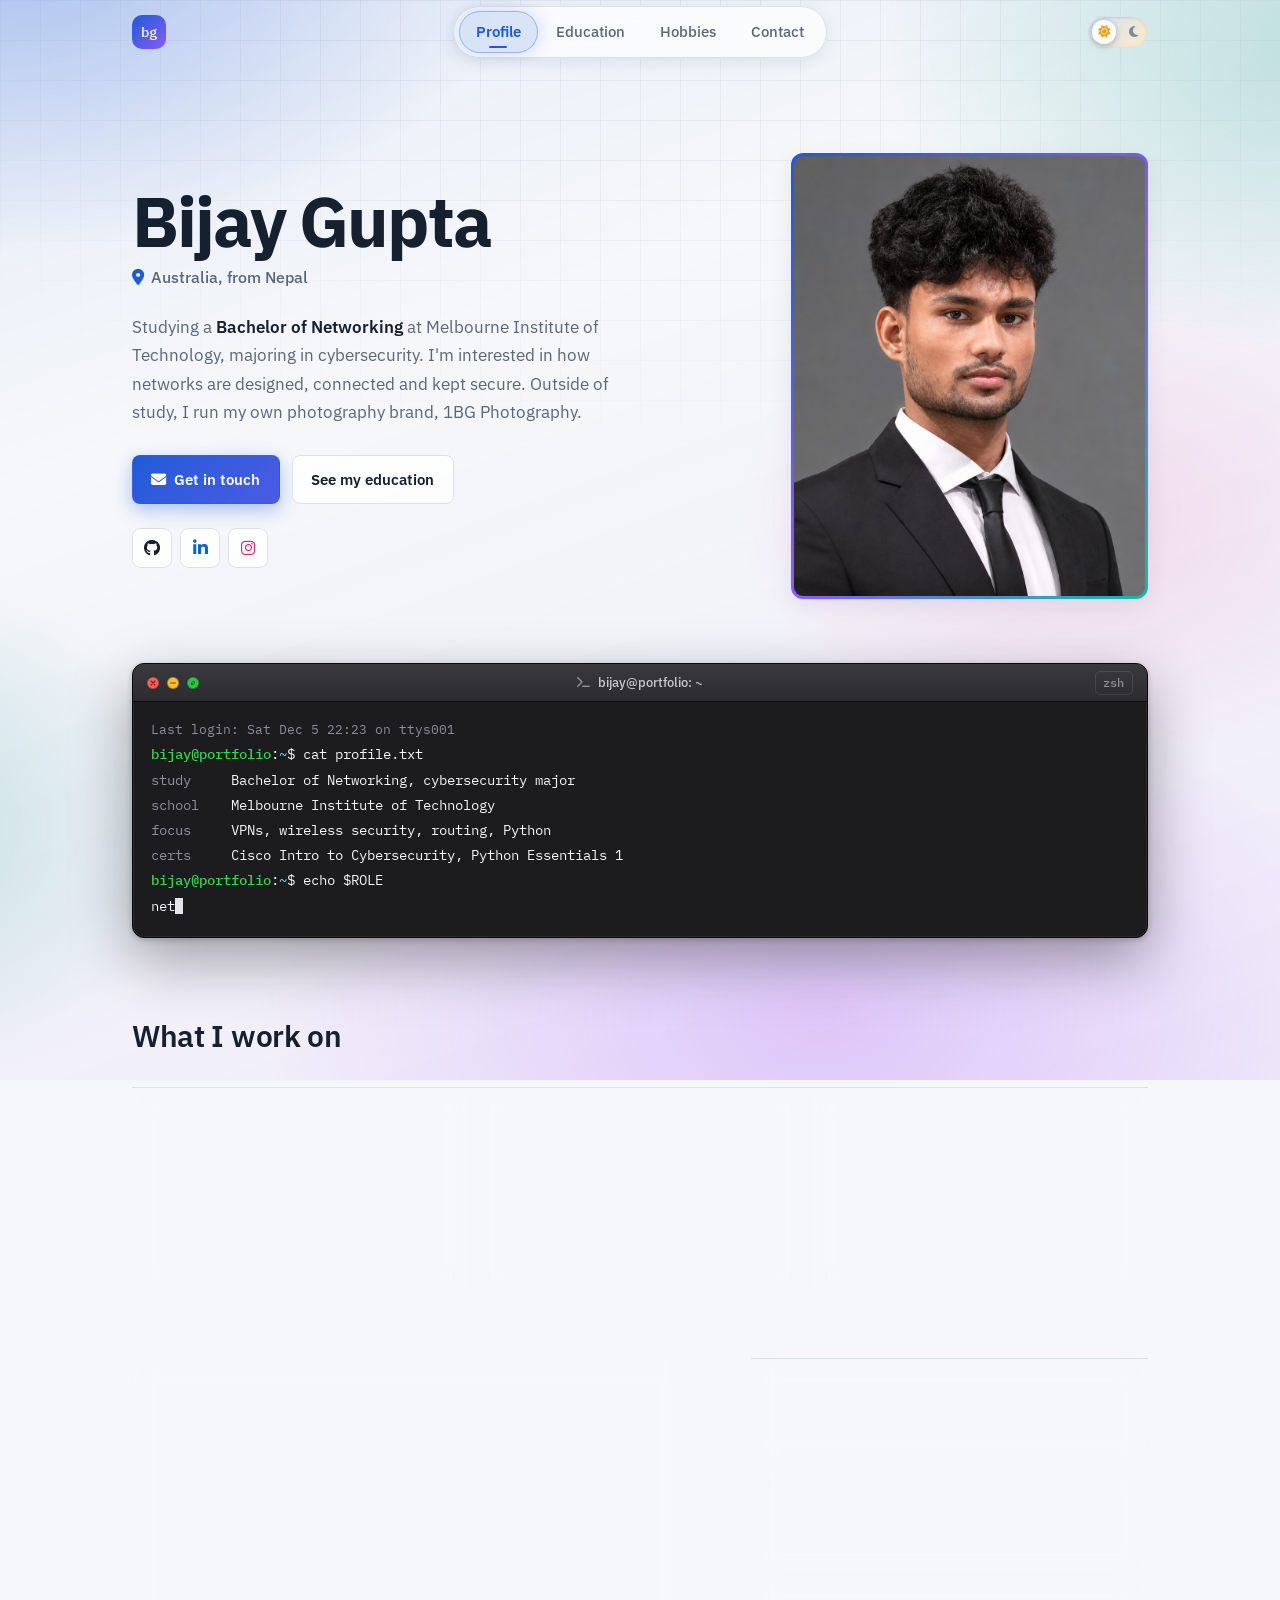
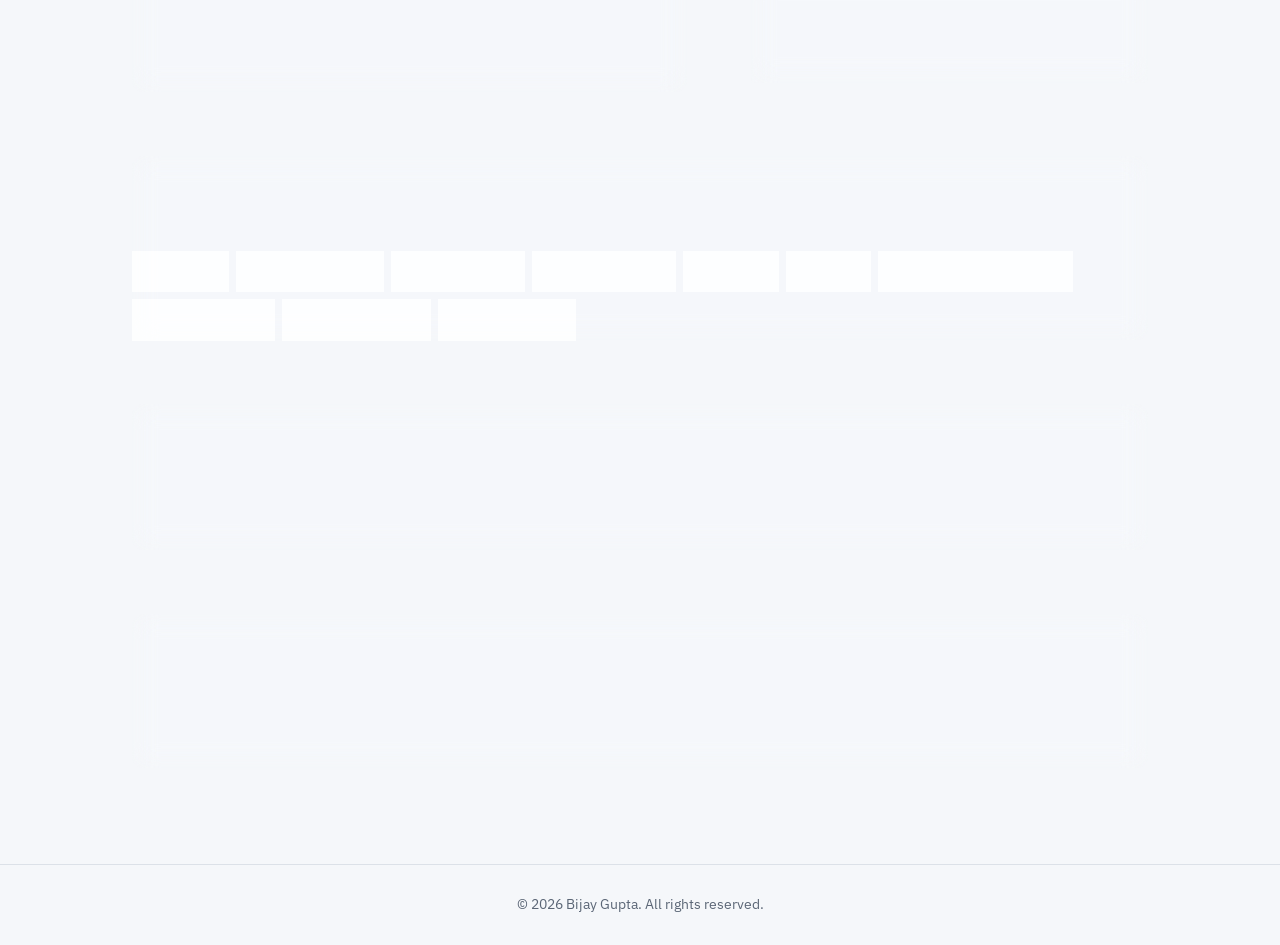
==== commit 7af10a59: "Show terminal window symbols permanently" ====
--- a/index.html
+++ b/index.html
@@ -4,7 +4,7 @@
     <meta charset="UTF-8">
     <meta name="viewport" content="width=device-width, initial-scale=1.0">
     <title>Bijay Gupta | Portfolio</title>
-    <link rel="stylesheet" href="style.css?v=15">
+    <link rel="stylesheet" href="style.css?v=19">
     <link rel="stylesheet" href="https://cdnjs.cloudflare.com/ajax/libs/font-awesome/6.4.0/css/all.min.css">
     <meta name="theme-color" content="#f5f7fa">
     <script>document.documentElement.classList.add('js');try{var t=localStorage.getItem('theme');if(t==='dark'||(!t&&matchMedia('(prefers-color-scheme: dark)').matches))document.documentElement.setAttribute('data-theme','dark')}catch(e){}</script>
@@ -21,6 +21,12 @@
                     <li><a href="hobbies.html">Hobbies</a></li>
                     <li><a href="contact.html">Contact</a></li>
                 </ul>
+                <div class="nav-theme">
+                    <span class="nav-theme-label">Dark mode</span>
+                    <button id="theme-toggle-menu" class="theme-switch" type="button" role="switch" aria-checked="false" aria-label="Dark mode">
+                        <span class="ts-track"><i class="fas fa-sun ts-sun"></i><i class="fas fa-moon ts-moon"></i><span class="ts-knob"></span></span>
+                    </button>
+                </div>
                 <div class="nav-social">
                     <div class="nav-social-row">
                         <a href="https://github.com/guptabijay" target="_blank" rel="noopener" class="nav-soc gh" aria-label="GitHub"><i class="fab fa-github"></i></a>
@@ -72,7 +78,7 @@
                     <div class="traffic" aria-hidden="true">
                         <span class="tl tl-close"><svg viewBox="0 0 10 10"><path d="M2.5 2.5l5 5M7.5 2.5l-5 5"/></svg></span>
                         <span class="tl tl-min"><svg viewBox="0 0 10 10"><path d="M2 5h6"/></svg></span>
-                        <span class="tl tl-max"><svg viewBox="0 0 10 10"><path d="M2.5 6.5V2.5h4M7.5 3.5v4h-4"/></svg></span>
+                        <span class="tl tl-max"><svg viewBox="0 0 10 10"><path class="fill" d="M2.6 7.4V3.9l3.5 3.5zM7.4 2.6v3.5L3.9 2.6z"/></svg></span>
                     </div>
                     <span class="title"><i class="fas fa-terminal"></i> bijay@portfolio: ~</span>
                     <span class="term-shell">zsh</span>
@@ -259,6 +265,6 @@
         </div>
     </footer>
 
-    <script src="script.js?v=15"></script>
+    <script src="script.js?v=16"></script>
 </body>
 </html>
--- a/style.css
+++ b/style.css
@@ -1542,3 +1542,66 @@
     backdrop-filter: blur(12px) saturate(120%); -webkit-backdrop-filter: blur(12px) saturate(120%);
 }
 @media (max-width: 720px) { .grid-bloom { display: none; } }
+
+/* ═════════════════════════════════════════════
+   Theme switch lives inside the pop-up menu once the bar folds away
+═════════════════════════════════════════════ */
+.nav-theme { display: none; }
+
+@media (max-width: 720px) {
+    /* no floating switch beside the menu button any more */
+    .site-header.compact .header-actions > .theme-switch {
+        position: static; opacity: 0; transform: scale(.6); pointer-events: none;
+        box-shadow: none; animation: none; width: 0; overflow: hidden;
+    }
+
+    /* "Dark mode" row under Contact, same size as a link row */
+    .site-header.compact .nav-links .nav-theme {
+        display: flex; align-items: center; justify-content: space-between;
+        margin-top: .35rem; padding: .55rem .8rem .5rem;
+        border-top: 1px solid var(--line);
+        opacity: 0; transform: translateY(-4px);
+        transition: opacity .2s ease, transform .3s var(--ease);
+    }
+    .site-header.compact.open .nav-links .nav-theme { opacity: 1; transform: none; transition-delay: .2s; }
+    .nav-theme-label { font-size: .98rem; font-weight: 500; color: var(--ink); }
+    .nav-theme .ts-track { width: 58px; height: 32px; padding: 0 9px; }
+    .nav-theme .ts-track i { font-size: .78rem; }
+    .nav-theme .ts-knob { width: 24px; height: 24px; }
+    .nav-theme .theme-switch[aria-checked="true"] .ts-knob { transform: translateX(26px); }
+
+    /* social icons line up on the left with the text above */
+    .site-header.compact .nav-links .nav-social { margin-top: 0; padding: .45rem .5rem .25rem; }
+    .site-header.compact .nav-links .nav-social-row { justify-content: flex-start; gap: .4rem; }
+    .site-header.compact.open .nav-links .nav-social { transition-delay: .24s; }
+}
+@media (max-width: 720px) {
+    .site-header.compact .nav-links ul { align-items: stretch; }
+    .site-header.compact .nav-links li { width: 100%; }
+    .site-header.compact .nav-links a { justify-content: space-between; text-align: left; }
+    .site-header .nav-theme .theme-switch,
+    .site-header.compact .nav-theme .theme-switch {
+        position: static; opacity: 1; transform: none; pointer-events: auto;
+        box-shadow: none; animation: none; width: auto;
+    }
+}
+/* bigger switch in the menu: fills the space between the two divider lines */
+@media (max-width: 720px) {
+    .site-header.compact .nav-links .nav-theme { padding: .4rem .5rem .4rem .8rem; }
+    .nav-theme .ts-track { width: 80px; height: 42px; padding: 0 12px; }
+    .nav-theme .ts-track i { font-size: 1rem; }
+    .nav-theme .ts-knob { top: 4px; left: 4px; width: 32px; height: 32px; }
+    .nav-theme .theme-switch[aria-checked="true"] .ts-knob { transform: translateX(38px); }
+}
+@media (max-width: 720px) {
+    .site-header .nav-links .nav-theme { gap: .5rem; }
+    .site-header .nav-links .nav-theme-label { white-space: nowrap; }
+    .site-header.compact .nav-links .nav-theme .ts-track { width: 72px; height: 40px; padding: 0 11px; }
+    .site-header.compact .nav-links .nav-theme .ts-track i { font-size: .95rem; }
+    .site-header.compact .nav-links .nav-theme .ts-knob { top: 4px; left: 4px; width: 30px; height: 30px; }
+    .site-header.compact .nav-links .nav-theme .theme-switch[aria-checked="true"] .ts-knob { transform: translateX(32px); }
+}
+/* traffic-light symbols always visible (decorative only) */
+.tl svg { opacity: 1; }
+.tl { pointer-events: none; }
+.tl path.fill { fill: rgba(0, 0, 0, .6); stroke: none; }
